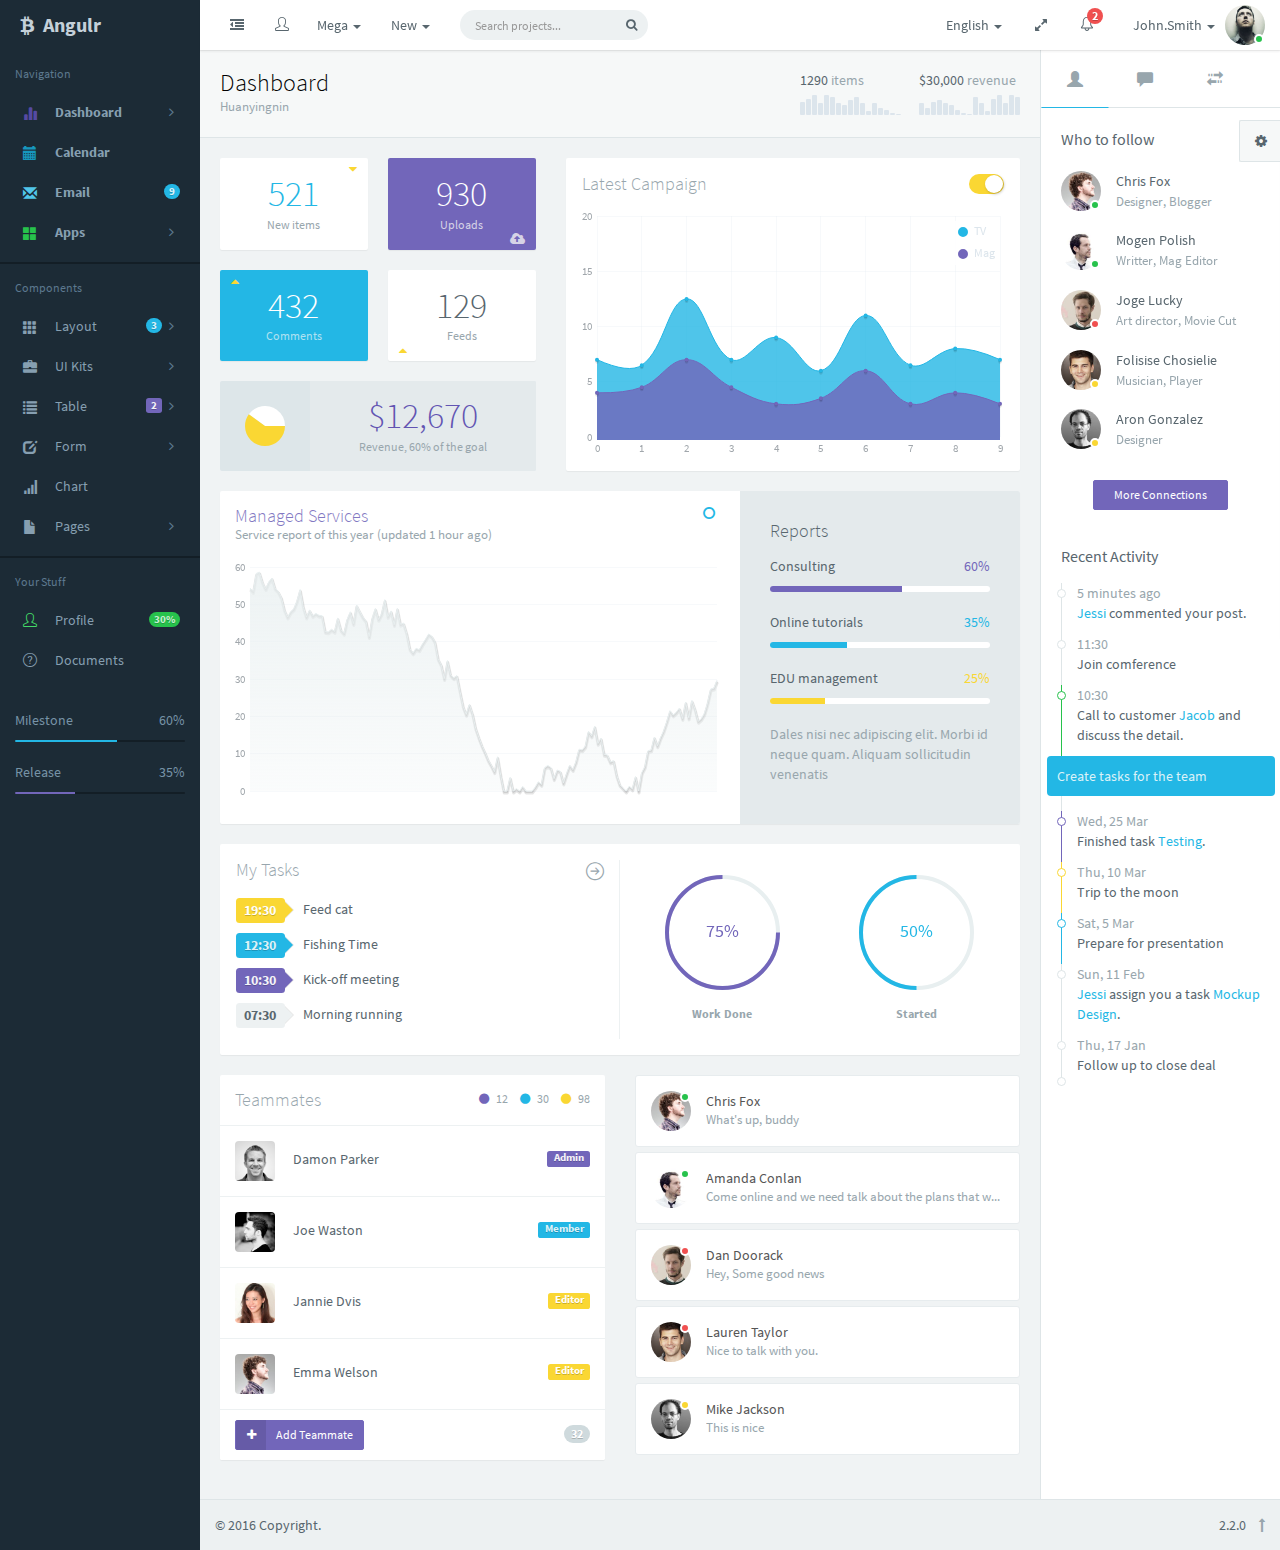
==== src/index.html @ 1028b56a "project init" ====
<!DOCTYPE html>
<html lang="en" data-ng-app="app">
<head>
  <meta charset="utf-8" />
  <title>Angular version | Angulr</title>
  <meta name="description" content="Angularjs, Html5, Music, Landing, 4 in 1 ui kits package" />
  <meta name="keywords" content="AngularJS, angular, bootstrap, admin, dashboard, panel, app, charts, components,flat, responsive, layout, kit, ui, route, web, app, widgets" />
  <meta name="viewport" content="width=device-width, initial-scale=1, maximum-scale=1" />
  <link rel="stylesheet" href="../libs/assets/animate.css/animate.css" type="text/css" />
  <link rel="stylesheet" href="../libs/assets/font-awesome/css/font-awesome.min.css" type="text/css" />
  <link rel="stylesheet" href="../libs/assets/simple-line-icons/css/simple-line-icons.css" type="text/css" />
  <link rel="stylesheet" href="../libs/jquery/bootstrap/dist/css/bootstrap.css" type="text/css" />

  <!-- build:css css/app.min.css -->
  <link rel="stylesheet" href="css/font.css" type="text/css" />
  <link rel="stylesheet" href="css/app.css" type="text/css" />
  <!-- endbuild -->
</head>
<body ng-controller="AppCtrl">
  <div class="app" id="app" ng-class="{'app-header-fixed':app.settings.headerFixed, 'app-aside-fixed':app.settings.asideFixed, 'app-aside-folded':app.settings.asideFolded, 'app-aside-dock':app.settings.asideDock, 'container':app.settings.container}" ui-view>
  </div>

<!-- build:js js/app.angular.js -->
  <!-- jQuery -->
  <script src="../libs/jquery/jquery/dist/jquery.js"></script>
  <!-- Bootstrap -->
  <script src="../libs/jquery/bootstrap/dist/js/bootstrap.js"></script>

  <!-- Angular -->
  <script src="../libs/angular/angular/angular.js"></script>

  <script src="../libs/angular/angular-animate/angular-animate.js"></script>
  <script src="../libs/angular/angular-aria/angular-aria.js"></script>
  <script src="../libs/angular/angular-cookies/angular-cookies.js"></script>
  <script src="../libs/angular/angular-messages/angular-messages.js"></script>
  <script src="../libs/angular/angular-resource/angular-resource.js"></script>
  <script src="../libs/angular/angular-sanitize/angular-sanitize.js"></script>
  <script src="../libs/angular/angular-touch/angular-touch.js"></script>

  <script src="../libs/angular/angular-ui-router/release/angular-ui-router.js"></script>
  <script src="../libs/angular/ngstorage/ngStorage.js"></script>
  <script src="../libs/angular/angular-ui-utils/ui-utils.js"></script>

  <!-- bootstrap -->
  <script src="../libs/angular/angular-bootstrap/ui-bootstrap-tpls.js"></script>
  <!-- lazyload -->
  <script src="../libs/angular/oclazyload/dist/ocLazyLoad.js"></script>
  <!-- translate -->
  <script src="../libs/angular/angular-translate/angular-translate.js"></script>
  <script src="../libs/angular/angular-translate-loader-static-files/angular-translate-loader-static-files.js"></script>
  <script src="../libs/angular/angular-translate-storage-cookie/angular-translate-storage-cookie.js"></script>
  <script src="../libs/angular/angular-translate-storage-local/angular-translate-storage-local.js"></script>

  <!-- App -->
  <script src="js/app.js"></script>
  <script src="js/config.js"></script>
  <script src="js/config.lazyload.js"></script>
  <script src="js/config.router.js"></script>
  <script src="js/main.js"></script>
  <script src="js/services/ui-load.js"></script>
  <script src="js/filters/fromNow.js"></script>
  <script src="js/directives/setnganimate.js"></script>
  <script src="js/directives/ui-butterbar.js"></script>
  <script src="js/directives/ui-focus.js"></script>
  <script src="js/directives/ui-fullscreen.js"></script>
  <script src="js/directives/ui-jq.js"></script>
  <script src="js/directives/ui-module.js"></script>
  <script src="js/directives/ui-nav.js"></script>
  <script src="js/directives/ui-scroll.js"></script>
  <script src="js/directives/ui-shift.js"></script>
  <script src="js/directives/ui-toggleclass.js"></script>
  <script src="js/controllers/bootstrap.js"></script>
<!-- endbuild -->
  <!-- Lazy loading -->
</body>
</html>
---- libs/assets/simple-line-icons/css/simple-line-icons.css ----
@font-face {
	font-family: 'Simple-Line-Icons';
	src:url('../fonts/Simple-Line-Icons.eot');
	src:url('../fonts/Simple-Line-Icons.eot?#iefix') format('embedded-opentype'),
		url('../fonts/Simple-Line-Icons.woff') format('woff'),
		url('../fonts/Simple-Line-Icons.ttf') format('truetype'),
		url('../fonts/Simple-Line-Icons.svg#Simple-Line-Icons') format('svg');
	font-weight: normal;
	font-style: normal;
}

/* Use the following CSS code if you want to use data attributes for inserting your icons */
[data-icon]:before {
	font-family: 'Simple-Line-Icons';
	content: attr(data-icon);
	speak: none;
	font-weight: normal;
	font-variant: normal;
	text-transform: none;
	line-height: 1;
	-webkit-font-smoothing: antialiased;
	-moz-osx-font-smoothing: grayscale;
}

/* Use the following CSS code if you want to have a class per icon */
/*
Instead of a list of all class selectors,
you can use the generic selector below, but it's slower:
[class*="icon-"] {
*/
.icon-user-female, .icon-user-follow, .icon-user-following, .icon-user-unfollow, .icon-trophy, .icon-screen-smartphone, .icon-screen-desktop, .icon-plane, .icon-notebook, .icon-moustache, .icon-mouse, .icon-magnet, .icon-energy, .icon-emoticon-smile, .icon-disc, .icon-cursor-move, .icon-crop, .icon-credit-card, .icon-chemistry, .icon-user, .icon-speedometer, .icon-social-youtube, .icon-social-twitter, .icon-social-tumblr, .icon-social-facebook, .icon-social-dropbox, .icon-social-dribbble, .icon-shield, .icon-screen-tablet, .icon-magic-wand, .icon-hourglass, .icon-graduation, .icon-ghost, .icon-game-controller, .icon-fire, .icon-eyeglasses, .icon-envelope-open, .icon-envelope-letter, .icon-bell, .icon-badge, .icon-anchor, .icon-wallet, .icon-vector, .icon-speech, .icon-puzzle, .icon-printer, .icon-present, .icon-playlist, .icon-pin, .icon-picture, .icon-map, .icon-layers, .icon-handbag, .icon-globe-alt, .icon-globe, .icon-frame, .icon-folder-alt, .icon-film, .icon-feed, .icon-earphones-alt, .icon-earphones, .icon-drop, .icon-drawer, .icon-docs, .icon-directions, .icon-direction, .icon-diamond, .icon-cup, .icon-compass, .icon-call-out, .icon-call-in, .icon-call-end, .icon-calculator, .icon-bubbles, .icon-briefcase, .icon-book-open, .icon-basket-loaded, .icon-basket, .icon-bag, .icon-action-undo, .icon-action-redo, .icon-wrench, .icon-umbrella, .icon-trash, .icon-tag, .icon-support, .icon-size-fullscreen, .icon-size-actual, .icon-shuffle, .icon-share-alt, .icon-share, .icon-rocket, .icon-question, .icon-pie-chart, .icon-pencil, .icon-note, .icon-music-tone-alt, .icon-music-tone, .icon-microphone, .icon-loop, .icon-logout, .icon-login, .icon-list, .icon-like, .icon-home, .icon-grid, .icon-graph, .icon-equalizer, .icon-dislike, .icon-cursor, .icon-control-start, .icon-control-rewind, .icon-control-play, .icon-control-pause, .icon-control-forward, .icon-control-end, .icon-calendar, .icon-bulb, .icon-bar-chart, .icon-arrow-up, .icon-arrow-right, .icon-arrow-left, .icon-arrow-down, .icon-ban, .icon-bubble, .icon-camcorder, .icon-camera, .icon-check, .icon-clock, .icon-close, .icon-cloud-download, .icon-cloud-upload, .icon-doc, .icon-envelope, .icon-eye, .icon-flag, .icon-folder, .icon-heart, .icon-info, .icon-key, .icon-link, .icon-lock, .icon-lock-open, .icon-magnifier, .icon-magnifier-add, .icon-magnifier-remove, .icon-paper-clip, .icon-paper-plane, .icon-plus, .icon-pointer, .icon-power, .icon-refresh, .icon-reload, .icon-settings, .icon-star, .icon-symbol-female, .icon-symbol-male, .icon-target, .icon-volume-1, .icon-volume-2, .icon-volume-off, .icon-users {
	font-family: 'Simple-Line-Icons';
	speak: none;
	font-style: normal;
	font-weight: normal;
	font-variant: normal;
	text-transform: none;
	line-height: 1;
	-webkit-font-smoothing: antialiased;
}
.icon-user-female:before {
	content: "\e000";
}
.icon-user-follow:before {
	content: "\e002";
}
.icon-user-following:before {
	content: "\e003";
}
.icon-user-unfollow:before {
	content: "\e004";
}
.icon-trophy:before {
	content: "\e006";
}
.icon-screen-smartphone:before {
	content: "\e010";
}
.icon-screen-desktop:before {
	content: "\e011";
}
.icon-plane:before {
	content: "\e012";
}
.icon-notebook:before {
	content: "\e013";
}
.icon-moustache:before {
	content: "\e014";
}
.icon-mouse:before {
	content: "\e015";
}
.icon-magnet:before {
	content: "\e016";
}
.icon-energy:before {
	content: "\e020";
}
.icon-emoticon-smile:before {
	content: "\e021";
}
.icon-disc:before {
	content: "\e022";
}
.icon-cursor-move:before {
	content: "\e023";
}
.icon-crop:before {
	content: "\e024";
}
.icon-credit-card:before {
	content: "\e025";
}
.icon-chemistry:before {
	content: "\e026";
}
.icon-user:before {
	content: "\e005";
}
.icon-speedometer:before {
	content: "\e007";
}
.icon-social-youtube:before {
	content: "\e008";
}
.icon-social-twitter:before {
	content: "\e009";
}
.icon-social-tumblr:before {
	content: "\e00a";
}
.icon-social-facebook:before {
	content: "\e00b";
}
.icon-social-dropbox:before {
	content: "\e00c";
}
.icon-social-dribbble:before {
	content: "\e00d";
}
.icon-shield:before {
	content: "\e00e";
}
.icon-screen-tablet:before {
	content: "\e00f";
}
.icon-magic-wand:before {
	content: "\e017";
}
.icon-hourglass:before {
	content: "\e018";
}
.icon-graduation:before {
	content: "\e019";
}
.icon-ghost:before {
	content: "\e01a";
}
.icon-game-controller:before {
	content: "\e01b";
}
.icon-fire:before {
	content: "\e01c";
}
.icon-eyeglasses:before {
	content: "\e01d";
}
.icon-envelope-open:before {
	content: "\e01e";
}
.icon-envelope-letter:before {
	content: "\e01f";
}
.icon-bell:before {
	content: "\e027";
}
.icon-badge:before {
	content: "\e028";
}
.icon-anchor:before {
	content: "\e029";
}
.icon-wallet:before {
	content: "\e02a";
}
.icon-vector:before {
	content: "\e02b";
}
.icon-speech:before {
	content: "\e02c";
}
.icon-puzzle:before {
	content: "\e02d";
}
.icon-printer:before {
	content: "\e02e";
}
.icon-present:before {
	content: "\e02f";
}
.icon-playlist:before {
	content: "\e030";
}
.icon-pin:before {
	content: "\e031";
}
.icon-picture:before {
	content: "\e032";
}
.icon-map:before {
	content: "\e033";
}
.icon-layers:before {
	content: "\e034";
}
.icon-handbag:before {
	content: "\e035";
}
.icon-globe-alt:before {
	content: "\e036";
}
.icon-globe:before {
	content: "\e037";
}
.icon-frame:before {
	content: "\e038";
}
.icon-folder-alt:before {
	content: "\e039";
}
.icon-film:before {
	content: "\e03a";
}
.icon-feed:before {
	content: "\e03b";
}
.icon-earphones-alt:before {
	content: "\e03c";
}
.icon-earphones:before {
	content: "\e03d";
}
.icon-drop:before {
	content: "\e03e";
}
.icon-drawer:before {
	content: "\e03f";
}
.icon-docs:before {
	content: "\e040";
}
.icon-directions:before {
	content: "\e041";
}
.icon-direction:before {
	content: "\e042";
}
.icon-diamond:before {
	content: "\e043";
}
.icon-cup:before {
	content: "\e044";
}
.icon-compass:before {
	content: "\e045";
}
.icon-call-out:before {
	content: "\e046";
}
.icon-call-in:before {
	content: "\e047";
}
.icon-call-end:before {
	content: "\e048";
}
.icon-calculator:before {
	content: "\e049";
}
.icon-bubbles:before {
	content: "\e04a";
}
.icon-briefcase:before {
	content: "\e04b";
}
.icon-book-open:before {
	content: "\e04c";
}
.icon-basket-loaded:before {
	content: "\e04d";
}
.icon-basket:before {
	content: "\e04e";
}
.icon-bag:before {
	content: "\e04f";
}
.icon-action-undo:before {
	content: "\e050";
}
.icon-action-redo:before {
	content: "\e051";
}
.icon-wrench:before {
	content: "\e052";
}
.icon-umbrella:before {
	content: "\e053";
}
.icon-trash:before {
	content: "\e054";
}
.icon-tag:before {
	content: "\e055";
}
.icon-support:before {
	content: "\e056";
}
.icon-size-fullscreen:before {
	content: "\e057";
}
.icon-size-actual:before {
	content: "\e058";
}
.icon-shuffle:before {
	content: "\e059";
}
.icon-share-alt:before {
	content: "\e05a";
}
.icon-share:before {
	content: "\e05b";
}
.icon-rocket:before {
	content: "\e05c";
}
.icon-question:before {
	content: "\e05d";
}
.icon-pie-chart:before {
	content: "\e05e";
}
.icon-pencil:before {
	content: "\e05f";
}
.icon-note:before {
	content: "\e060";
}
.icon-music-tone-alt:before {
	content: "\e061";
}
.icon-music-tone:before {
	content: "\e062";
}
.icon-microphone:before {
	content: "\e063";
}
.icon-loop:before {
	content: "\e064";
}
.icon-logout:before {
	content: "\e065";
}
.icon-login:before {
	content: "\e066";
}
.icon-list:before {
	content: "\e067";
}
.icon-like:before {
	content: "\e068";
}
.icon-home:before {
	content: "\e069";
}
.icon-grid:before {
	content: "\e06a";
}
.icon-graph:before {
	content: "\e06b";
}
.icon-equalizer:before {
	content: "\e06c";
}
.icon-dislike:before {
	content: "\e06d";
}
.icon-cursor:before {
	content: "\e06e";
}
.icon-control-start:before {
	content: "\e06f";
}
.icon-control-rewind:before {
	content: "\e070";
}
.icon-control-play:before {
	content: "\e071";
}
.icon-control-pause:before {
	content: "\e072";
}
.icon-control-forward:before {
	content: "\e073";
}
.icon-control-end:before {
	content: "\e074";
}
.icon-calendar:before {
	content: "\e075";
}
.icon-bulb:before {
	content: "\e076";
}
.icon-bar-chart:before {
	content: "\e077";
}
.icon-arrow-up:before {
	content: "\e078";
}
.icon-arrow-right:before {
	content: "\e079";
}
.icon-arrow-left:before {
	content: "\e07a";
}
.icon-arrow-down:before {
	content: "\e07b";
}
.icon-ban:before {
	content: "\e07c";
}
.icon-bubble:before {
	content: "\e07d";
}
.icon-camcorder:before {
	content: "\e07e";
}
.icon-camera:before {
	content: "\e07f";
}
.icon-check:before {
	content: "\e080";
}
.icon-clock:before {
	content: "\e081";
}
.icon-close:before {
	content: "\e082";
}
.icon-cloud-download:before {
	content: "\e083";
}
.icon-cloud-upload:before {
	content: "\e084";
}
.icon-doc:before {
	content: "\e085";
}
.icon-envelope:before {
	content: "\e086";
}
.icon-eye:before {
	content: "\e087";
}
.icon-flag:before {
	content: "\e088";
}
.icon-folder:before {
	content: "\e089";
}
.icon-heart:before {
	content: "\e08a";
}
.icon-info:before {
	content: "\e08b";
}
.icon-key:before {
	content: "\e08c";
}
.icon-link:before {
	content: "\e08d";
}
.icon-lock:before {
	content: "\e08e";
}
.icon-lock-open:before {
	content: "\e08f";
}
.icon-magnifier:before {
	content: "\e090";
}
.icon-magnifier-add:before {
	content: "\e091";
}
.icon-magnifier-remove:before {
	content: "\e092";
}
.icon-paper-clip:before {
	content: "\e093";
}
.icon-paper-plane:before {
	content: "\e094";
}
.icon-plus:before {
	content: "\e095";
}
.icon-pointer:before {
	content: "\e096";
}
.icon-power:before {
	content: "\e097";
}
.icon-refresh:before {
	content: "\e098";
}
.icon-reload:before {
	content: "\e099";
}
.icon-settings:before {
	content: "\e09a";
}
.icon-star:before {
	content: "\e09b";
}
.icon-symbol-female:before {
	content: "\e09c";
}
.icon-symbol-male:before {
	content: "\e09d";
}
.icon-target:before {
	content: "\e09e";
}
.icon-volume-1:before {
	content: "\e09f";
}
.icon-volume-2:before {
	content: "\e0a0";
}
.icon-volume-off:before {
	content: "\e0a1";
}
.icon-users:before {
	content: "\e001";
}
---- src/css/font.css ----
@font-face {
  font-family: 'Source Sans Pro';
  font-style: normal;
  font-weight: 300;
  src: local('Source Sans Pro Light'), local('SourceSansPro-Light'), url('../fonts/sourcesanspro/sourcesanspro-light.woff') format('woff');
}
@font-face {
  font-family: 'Source Sans Pro';
  font-style: normal;
  font-weight: 400;
  src: local('Source Sans Pro'), local('SourceSansPro-Regular'), url('../fonts/sourcesanspro/sourcesanspro.woff') format('woff');
}
@font-face {
  font-family: 'Source Sans Pro';
  font-style: normal;
  font-weight: 700;
  src: local('Source Sans Pro Bold'), local('SourceSansPro-Bold'), url('../fonts/sourcesanspro/sourcesanspro-bold.woff') format('woff');
}
---- src/css/app.css ----
/* 

*/

html {
  background-color: #f0f3f4;
}

body {
  font-family: "Source Sans Pro", "Helvetica Neue", Helvetica, Arial, sans-serif;
  font-size: 14px;
  -webkit-font-smoothing: antialiased;
  line-height: 1.42857143;
  color: #58666e;
  background-color: transparent;
}

*:focus {
  outline: 0 !important;
}

.h1,
.h2,
.h3,
.h4,
.h5,
.h6 {
  margin: 0;
}

a {
  color: inherit;
  text-decoration: none;
  cursor: pointer;
}

a:hover,
a:focus {
  color: inherit;
  text-decoration: none;
}

label {
  font-weight: normal;
}

small,
.small {
  font-size: 13px;
}

.badge,
.label {
  font-weight: bold;
  text-shadow: 0 1px 0 rgba(0, 0, 0, 0.2);
}

.badge.bg-light,
.label.bg-light {
  text-shadow: none;
}

.badge {
  background-color: #cfdadd;
}

.badge.up {
  position: relative;
  top: -10px;
  padding: 3px 6px;
  margin-left: -10px;
}

.badge-sm {
  padding: 2px 5px !important;
  font-size: 85%;
}

.label-sm {
  padding-top: 0;
  padding-bottom: 1px;
}

.badge-white {
  padding: 2px 6px;
  background-color: transparent;
  border: 1px solid rgba(255, 255, 255, 0.35);
}

.badge-empty {
  color: inherit;
  background-color: transparent;
  border: 1px solid rgba(0, 0, 0, 0.15);
}

blockquote {
  border-color: #dee5e7;
}

.caret-white {
  border-top-color: #fff;
  border-top-color: rgba(255, 255, 255, 0.65);
}

a:hover .caret-white {
  border-top-color: #fff;
}

.thumbnail {
  border-color: #dee5e7;
}

.progress {
  background-color: #edf1f2;
}

.progress-xxs {
  height: 2px;
}

.progress-xs {
  height: 6px;
}

.progress-sm {
  height: 12px;
}

.progress-sm .progress-bar {
  font-size: 10px;
  line-height: 1em;
}

.progress,
.progress-bar {
  -webkit-box-shadow: none;
          box-shadow: none;
}

.progress-bar-primary {
  background-color: #7266ba;
}

.progress-bar-info {
  background-color: #23b7e5;
}

.progress-bar-success {
  background-color: #27c24c;
}

.progress-bar-warning {
  background-color: #fad733;
}

.progress-bar-danger {
  background-color: #f05050;
}

.progress-bar-black {
  background-color: #1c2b36;
}

.progress-bar-white {
  background-color: #fff;
}

.accordion-group,
.accordion-inner {
  border-color: #dee5e7;
  border-radius: 2px;
}

.alert {
  font-size: 13px;
  box-shadow: inset 0 1px 0 rgba(255, 255, 255, 0.2);
}

.alert .close i {
  display: block;
  font-size: 12px;
  font-weight: normal;
}

.form-control {
  border-color: #cfdadd;
  border-radius: 2px;
}

.form-control,
.form-control:focus {
  -webkit-box-shadow: none;
          box-shadow: none;
}

.form-control:focus {
  border-color: #23b7e5;
}

.form-horizontal .control-label.text-left {
  text-align: left;
}

.form-control-spin {
  position: absolute;
  top: 50%;
  right: 10px;
  z-index: 2;
  margin-top: -7px;
}

.input-group-addon {
  background-color: #edf1f2;
  border-color: #cfdadd;
}

.list-group {
  border-radius: 2px;
}

.list-group.no-radius .list-group-item {
  border-radius: 0 !important;
}

.list-group.no-borders .list-group-item {
  border: none;
}

.list-group.no-border .list-group-item {
  border-width: 1px 0;
}

.list-group.no-bg .list-group-item {
  background-color: transparent;
}

.list-group-item {
  padding-right: 15px;
  border-color: #e7ecee;
}

a.list-group-item:hover,
a.list-group-item:focus,
a.list-group-item.hover {
  background-color: #f6f8f8;
}

.list-group-item.media {
  margin-top: 0;
}

.list-group-item.active {
  color: #fff;
  background-color: #23b7e5 !important;
  border-color: #23b7e5 !important;
}

.list-group-item.active .text-muted {
  color: #ace4f5 !important;
}

.list-group-item.active a {
  color: #fff;
}

.list-group-item.focus {
  background-color: #e4eaec !important;
}

.list-group-item.select {
  position: relative;
  z-index: 1;
  background-color: #dbeef9 !important;
  border-color: #c5e4f5;
}

.list-group-alt .list-group-item:nth-child(2n+2) {
  background-color: rgba(0, 0, 0, 0.02) !important;
}

.list-group-lg .list-group-item {
  padding-top: 15px;
  padding-bottom: 15px;
}

.list-group-sm .list-group-item {
  padding: 6px 10px;
}

.list-group-sp .list-group-item {
  margin-bottom: 5px;
  border-radius: 3px;
}

.list-group-item > .badge {
  margin-right: 0;
}

.list-group-item > .fa-chevron-right {
  float: right;
  margin-top: 4px;
  margin-right: -5px;
}

.list-group-item > .fa-chevron-right + .badge {
  margin-right: 5px;
}

.nav-pills.no-radius > li > a {
  border-radius: 0;
}

.nav-pills > li.active > a {
  color: #fff !important;
  background-color: #23b7e5;
}

.nav-pills > li.active > a:hover,
.nav-pills > li.active > a:active {
  background-color: #19a9d5;
}

.nav > li > a:hover,
.nav > li > a:focus {
  background-color: rgba(0, 0, 0, 0.05);
}

.nav.nav-lg > li > a {
  padding: 20px 20px;
}

.nav.nav-md > li > a {
  padding: 15px 15px;
}

.nav.nav-sm > li > a {
  padding: 6px 12px;
}

.nav.nav-xs > li > a {
  padding: 4px 10px;
}

.nav.nav-xxs > li > a {
  padding: 1px 10px;
}

.nav.nav-rounded > li > a {
  border-radius: 20px;
}

.nav .open > a,
.nav .open > a:hover,
.nav .open > a:focus {
  background-color: rgba(0, 0, 0, 0.05);
}

.nav-tabs {
  border-color: #dee5e7;
}

.nav-tabs > li > a {
  border-bottom-color: #dee5e7;
  border-radius: 2px 2px 0 0;
}

.nav-tabs > li:hover > a,
.nav-tabs > li.active > a,
.nav-tabs > li.active > a:hover {
  border-color: #dee5e7;
}

.nav-tabs > li.active > a {
  border-bottom-color: #fff !important;
}

.nav-tabs-alt .nav-tabs.nav-justified > li {
  display: table-cell;
  width: 1%;
}

.nav-tabs-alt .nav-tabs > li > a {
  background: transparent !important;
  border-color: transparent !important;
  border-bottom-color: #dee5e7 !important;
  border-radius: 0;
}

.nav-tabs-alt .nav-tabs > li.active > a {
  border-bottom-color: #23b7e5 !important;
}

.tab-container {
  margin-bottom: 15px;
}

.tab-container .tab-content {
  padding: 15px;
  background-color: #fff;
  border: 1px solid #dee5e7;
  border-top-width: 0;
  border-radius: 0 0 2px 2px;
}

.pagination > li > a {
  border-color: #dee5e7;
}

.pagination > li > a:hover,
.pagination > li > a:focus {
  background-color: #edf1f2;
  border-color: #dee5e7;
}

.panel {
  border-radius: 2px;
}

.panel .accordion-toggle {
  display: block;
  font-size: 14px;
  cursor: pointer;
}

.panel .list-group-item {
  border-color: #edf1f2;
}

.panel.no-borders {
  border-width: 0;
}

.panel.no-borders .panel-heading,
.panel.no-borders .panel-footer {
  border-width: 0;
}

.panel-heading {
  border-radius: 2px 2px 0 0;
}

.panel-default .panel-heading {
  background-color: #f6f8f8;
}

.panel-heading.no-border {
  margin: -1px -1px 0 -1px;
  border: none;
}

.panel-heading .nav {
  margin: -10px -15px;
}

.panel-heading .list-group {
  background: transparent;
}

.panel-footer {
  background-color: #ffffff;
  border-color: #edf1f2;
  border-radius: 0 0 2px 2px;
}

.panel-default {
  border-color: #dee5e7;
}

.panel-default > .panel-heading,
.panel-default > .panel-footer {
  border-color: #edf1f2;
}

.panel-group .panel-heading + .panel-collapse .panel-body {
  border-top: 1px solid #eaedef;
}

.table > tbody > tr > th,
.table > tfoot > tr > th,
.table > tbody > tr > td,
.table > tfoot > tr > td {
  padding: 8px 15px;
  border-top: 1px solid #eaeff0;
}

.table > thead > tr > th {
  padding: 8px 15px;
  border-bottom: 1px solid #eaeff0;
}

.table-bordered {
  border-color: #eaeff0;
}

.table-bordered > tbody > tr > td {
  border-color: #eaeff0;
}

.table-bordered > thead > tr > th {
  border-color: #eaeff0;
}

.table-striped > tbody > tr:nth-child(odd) > td,
.table-striped > tbody > tr:nth-child(odd) > th {
  background-color: #fafbfc;
}

.table-striped > thead > th {
  background-color: #fafbfc;
  border-right: 1px solid #eaeff0;
}

.table-striped > thead > th:last-child {
  border-right: none;
}

.well,
pre {
  background-color: #edf1f2;
  border-color: #dee5e7;
}

.dropdown-menu {
  border: 1px solid #dee5e7;
  border: 1px solid rgba(0, 0, 0, 0.1);
  border-radius: 2px;
  -webkit-box-shadow: 0 2px 6px rgba(0, 0, 0, 0.1);
          box-shadow: 0 2px 6px rgba(0, 0, 0, 0.1);
}

.dropdown-menu.pull-left {
  left: 100%;
}

.dropdown-menu > .panel {
  margin: -5px 0;
  border: none;
}

.dropdown-menu > li > a {
  padding: 5px 15px;
}

.dropdown-menu > li > a:hover,
.dropdown-menu > li > a:focus,
.dropdown-menu > .active > a,
.dropdown-menu > .active > a:hover,
.dropdown-menu > .active > a:focus {
  color: #58666e;
  background-color: #edf1f2 !important;
  background-image: none;
  filter: none;
}

.dropdown-header {
  padding: 5px 15px;
}

.dropdown-submenu {
  position: relative;
}

.dropdown-submenu:hover > a,
.dropdown-submenu:focus > a {
  color: #58666e;
  background-color: #edf1f2 !important;
}

.dropdown-submenu:hover > .dropdown-menu,
.dropdown-submenu:focus > .dropdown-menu {
  display: block;
}

.dropdown-submenu.pull-left {
  float: none !important;
}

.dropdown-submenu.pull-left > .dropdown-menu {
  left: -100%;
  margin-left: 10px;
}

.dropdown-submenu .dropdown-menu {
  top: 0;
  left: 100%;
  margin-top: -6px;
  margin-left: -1px;
}

.dropup .dropdown-submenu > .dropdown-menu {
  top: auto;
  bottom: 0;
}

.btn-group > .btn {
  margin-left: -1px;
}

/*cols*/

.col-lg-2-4 {
  position: relative;
  min-height: 1px;
  padding-right: 15px;
  padding-left: 15px;
}

.col-0 {
  clear: left;
}

.row.no-gutter {
  margin-right: 0;
  margin-left: 0;
}

.no-gutter [class*="col"] {
  padding: 0;
}

.row-sm {
  margin-right: -10px;
  margin-left: -10px;
}

.row-sm > div {
  padding-right: 10px;
  padding-left: 10px;
}

.modal-backdrop {
  background-color: #3a3f51;
}

.modal-backdrop.in {
  opacity: 0.8;
  filter: alpha(opacity=80);
}

.modal-over {
  position: fixed;
  top: 0;
  right: 0;
  bottom: 0;
  left: 0;
}

.modal-center {
  position: absolute;
  top: 50%;
  left: 50%;
}

/*layout*/

html,
body {
  width: 100%;
  height: 100%;
}

body {
  overflow-x: hidden;
}

.app {
  position: relative;
  width: 100%;
  height: auto;
  min-height: 100%;
}

.app:before {
  position: absolute;
  top: 0;
  bottom: 0;
  z-index: -1;
  display: block;
  width: inherit;
  background-color: #f0f3f4;
  border: inherit;
  content: "";
}

.app-header-fixed {
  padding-top: 50px;
}

.app-header-fixed .app-header {
  position: fixed;
  top: 0;
  width: 100%;
}

.app-header {
  z-index: 1025;
  border-radius: 0;
}

.app-aside {
  float: left;
}

.app-aside:before {
  position: absolute;
  top: 0;
  bottom: 0;
  z-index: -1;
  width: inherit;
  background-color: inherit;
  border: inherit;
  content: "";
}

.app-aside-footer {
  position: absolute;
  bottom: 0;
  z-index: 1000;
  width: 100%;
  max-width: 200px;
}

.app-aside-folded .app-aside-footer {
  max-width: 60px;
}

.app-aside-footer ~ div {
  padding-bottom: 50px;
}

.app-aside-right {
  padding-bottom: 50px;
}

.app-content {
  height: 100%;
}

.app-content:before,
.app-content:after {
  display: table;
  content: " ";
}

.app-content:after {
  clear: both;
}

.app-content-full {
  position: absolute;
  top: 50px;
  bottom: 50px;
  width: auto !important;
  height: auto;
  padding: 0 !important;
  overflow-y: auto;
  -webkit-overflow-scrolling: touch;
}

.app-content-full.h-full {
  bottom: 0;
  height: auto;
}

.app-content-body {
  float: left;
  width: 100%;
  padding-bottom: 50px;
}

.app-footer {
  position: absolute;
  right: 0;
  bottom: 0;
  left: 0;
  z-index: 1005;
}

.app-footer.app-footer-fixed {
  position: fixed;
}

.hbox {
  display: table;
  width: 100%;
  height: 100%;
  border-spacing: 0;
  table-layout: fixed;
}

.hbox .col {
  display: table-cell;
  float: none;
  height: 100%;
  vertical-align: top;
}

.v-middle {
  vertical-align: middle !important;
}

.v-top {
  vertical-align: top !important;
}

.v-bottom {
  vertical-align: bottom !important;
}

.vbox {
  position: relative;
  display: table;
  width: 100%;
  height: 100%;
  min-height: 240px;
  border-spacing: 0;
}

.vbox .row-row {
  display: table-row;
  height: 100%;
}

.vbox .row-row .cell {
  position: relative;
  width: 100%;
  height: 100%;
  overflow: auto;
  -webkit-overflow-scrolling: touch;
}

.ie .vbox .row-row .cell {
  display: table-cell;
}

.vbox .row-row .cell .cell-inner {
  position: absolute;
  top: 0;
  right: 0;
  bottom: 0;
  left: 0;
}

.navbar {
  margin: 0;
  border-width: 0;
  border-radius: 0;
}

.navbar .navbar-form-sm {
  margin-top: 10px;
  margin-bottom: 10px;
}

.navbar-md {
  min-height: 60px;
}

.navbar-md .navbar-btn {
  margin-top: 13px;
}

.navbar-md .navbar-form {
  margin-top: 15px;
}

.navbar-md .navbar-nav > li > a {
  padding-top: 20px;
  padding-bottom: 20px;
}

.navbar-md .navbar-brand {
  line-height: 60px;
}

.navbar-header > button {
  padding: 10px 17px;
  font-size: 16px;
  line-height: 30px;
  text-decoration: none;
  background-color: transparent;
  border: none;
}

.navbar-brand {
  display: inline-block;
  float: none !important;
  height: auto;
  padding: 0 20px;
  font-size: 20px;
  font-weight: 700;
  line-height: 50px;
  text-align: center;
}

.navbar-brand:hover {
  text-decoration: none;
}

.navbar-brand img {
  display: inline;
  max-height: 20px;
  margin-top: -4px;
  vertical-align: middle;
}

@media (min-width: 768px) {
  .app-aside,
  .navbar-header {
    width: 200px;
  }
  .navbar-collapse,
  .app-content,
  .app-footer {
    margin-left: 200px;
  }
  .app-aside-right {
    position: absolute;
    top: 50px;
    right: 0;
    bottom: 0;
    z-index: 1000;
  }
  .app-aside-right.pos-fix {
    z-index: 1010;
  }
  .visible-folded {
    display: none;
  }
  .app-aside-folded .hidden-folded {
    display: none !important;
  }
  .app-aside-folded .visible-folded {
    display: inherit;
  }
  .app-aside-folded .text-center-folded {
    text-align: center;
  }
  .app-aside-folded .pull-none-folded {
    float: none !important;
  }
  .app-aside-folded .w-auto-folded {
    width: auto;
  }
  .app-aside-folded .app-aside,
  .app-aside-folded .navbar-header {
    width: 60px;
  }
  .app-aside-folded .navbar-collapse,
  .app-aside-folded .app-content,
  .app-aside-folded .app-footer {
    margin-left: 60px;
  }
  .app-aside-folded .app-header .navbar-brand {
    display: block;
    padding: 0;
  }
  .app-aside-fixed .app-aside:before {
    position: fixed;
  }
  .app-aside-fixed .app-header .navbar-header {
    position: fixed;
  }
  .app-aside-fixed .aside-wrap {
    position: fixed;
    top: 50px;
    bottom: 0;
    left: 0;
    z-index: 1000;
    width: 199px;
    overflow: hidden;
  }
  .app-aside-fixed .aside-wrap .navi-wrap {
    position: relative;
    width: 217px;
    height: 100%;
    overflow-x: hidden;
    overflow-y: scroll;
    -webkit-overflow-scrolling: touch;
  }
  .app-aside-fixed .aside-wrap .navi-wrap::-webkit-scrollbar {
    -webkit-appearance: none;
  }
  .app-aside-fixed .aside-wrap .navi-wrap::-webkit-scrollbar:vertical {
    width: 17px;
  }
  .app-aside-fixed .aside-wrap .navi-wrap > * {
    width: 200px;
  }
  .smart .app-aside-fixed .aside-wrap .navi-wrap {
    width: 200px;
  }
  .app-aside-fixed.app-aside-folded .app-aside {
    position: fixed;
    top: 0;
    bottom: 0;
    z-index: 1010;
  }
  .app-aside-fixed.app-aside-folded .aside-wrap {
    width: 59px;
  }
  .app-aside-fixed.app-aside-folded .aside-wrap .navi-wrap {
    width: 77px;
  }
  .app-aside-fixed.app-aside-folded .aside-wrap .navi-wrap > * {
    width: 60px;
  }
  .smart .app-aside-fixed.app-aside-folded .aside-wrap .navi-wrap {
    width: 60px;
  }
  .bg-auto:before {
    position: absolute;
    top: 0;
    bottom: 0;
    z-index: -1;
    width: inherit;
    background-color: inherit;
    border: inherit;
    content: "";
  }
  .bg-auto.b-l:before {
    margin-left: -1px;
  }
  .bg-auto.b-r:before {
    margin-right: -1px;
  }
  .col.show {
    display: table-cell !important;
  }
}

@media (min-width: 768px) and (max-width: 991px) {
  .hbox-auto-sm {
    display: block;
  }
  .hbox-auto-sm > .col {
    display: block;
    width: auto;
    height: auto;
  }
  .hbox-auto-sm > .col.show {
    display: block !important;
  }
}

@media (max-width: 767px) {
  body {
    height: auto;
    min-height: 100%;
  }
  .navbar-fixed-bottom {
    position: fixed;
  }
  .app-aside {
    float: none;
  }
  .app-content-full {
    position: relative;
    top: 0;
    width: 100% !important;
  }
  .hbox-auto-xs {
    display: block;
  }
  .hbox-auto-xs > .col {
    display: block;
    width: auto;
    height: auto;
  }
  .navbar-nav {
    margin-top: 0;
    margin-bottom: 0;
  }
  .navbar-nav > li > a {
    box-shadow: 0 -1px 0 rgba(0, 0, 0, 0.1);
  }
  .navbar-nav > li > a .up {
    top: 0;
  }
  .navbar-nav > li > a .avatar {
    width: 30px;
    margin-top: -5px;
  }
  .navbar-nav .open .dropdown-menu {
    background-color: #fff;
  }
  .navbar-form {
    margin-top: 0 !important;
    margin-bottom: 0 !important;
    box-shadow: 0 -1px 0 rgba(0, 0, 0, 0.1);
  }
  .navbar-form .form-group {
    margin-bottom: 0;
  }
}

html.bg {
  background: url('../img/bg.jpg');
  background-attachment: fixed;
  background-size: cover;
}

.app.container {
  padding-right: 0;
  padding-left: 0;
}

@media (min-width: 768px) {
  .app.container {
    width: 750px;
    -webkit-box-shadow: 0 0 30px rgba(0, 0, 0, 0.3);
            box-shadow: 0 0 30px rgba(0, 0, 0, 0.3);
  }
  .app.container .app-aside {
    overflow-x: hidden;
  }
  .app.container.app-aside-folded .app-aside {
    overflow-x: visible;
  }
  .app.container.app-aside-fixed .aside-wrap {
    left: inherit;
  }
  .app.container.app-aside-fixed.app-aside-folded .app-aside > ul.nav {
    position: absolute;
  }
  .app.container .app-header,
  .app.container .app-aside {
    max-width: 750px;
  }
  .app.container .app-footer-fixed {
    right: auto;
    left: auto;
    width: 100%;
    max-width: 550px;
  }
  .app.container.app-aside-folded .app-footer-fixed {
    max-width: 690px;
  }
  .app.container.app-aside-dock .app-footer-fixed {
    max-width: 750px;
  }
}

@media (min-width: 992px) {
  .app.container {
    width: 970px;
  }
  .app.container .app-header,
  .app.container .app-aside {
    max-width: 970px;
  }
  .app.container .app-footer-fixed {
    max-width: 770px;
  }
  .app.container.app-aside-folded .app-footer-fixed {
    max-width: 910px;
  }
  .app.container.app-aside-dock .app-footer-fixed {
    max-width: 970px;
  }
}

@media (min-width: 1200px) {
  .app.container {
    width: 1170px;
  }
  .app.container .app-header,
  .app.container .app-aside {
    max-width: 1170px;
  }
  .app.container .app-footer-fixed {
    max-width: 970px;
  }
  .app.container.app-aside-folded .app-footer-fixed {
    max-width: 1110px;
  }
  .app.container.app-aside-dock .app-footer-fixed {
    max-width: 1170px;
  }
}

.nav-sub {
  height: 0;
  margin-left: -20px;
  overflow: hidden;
  opacity: 0;
  -webkit-transition: all 0.2s ease-in-out 0s;
          transition: all 0.2s ease-in-out 0s;
}

.active > .nav-sub,
.app-aside-folded li:hover > .nav-sub,
.app-aside-folded li:focus > .nav-sub,
.app-aside-folded li:active > .nav-sub {
  height: auto !important;
  margin-left: 0;
  overflow: auto;
  opacity: 1;
}

.nav-sub-header {
  display: none !important;
}

.nav-sub-header a {
  padding: 15px 20px;
}

.navi ul.nav li {
  position: relative;
  display: block;
}

.navi ul.nav li li a {
  padding-left: 55px;
}

.navi ul.nav li li ul {
  display: none;
}

.navi ul.nav li li.active > ul {
  display: block;
}

.navi ul.nav li a {
  position: relative;
  display: block;
  padding: 10px 20px;
  font-weight: normal;
  text-transform: none;
  -webkit-transition: background-color 0.2s ease-in-out 0s;
          transition: background-color 0.2s ease-in-out 0s;
}

.navi ul.nav li a .badge,
.navi ul.nav li a .label {
  padding: 2px 5px;
  margin-top: 2px;
  font-size: 11px;
}

.navi ul.nav li a > i {
  position: relative;
  float: left;
  width: 40px;
  margin: -10px -10px;
  margin-right: 5px;
  overflow: hidden;
  line-height: 40px;
  text-align: center;
}

.navi ul.nav li a > i:before {
  position: relative;
  z-index: 2;
}

@media (min-width: 768px) {
  .app-aside-folded .nav-sub-header {
    display: block !important;
  }
  .app-aside-folded .nav-sub-header a {
    padding: 15px 20px !important;
  }
  .app-aside-folded .navi > ul > li > a {
    position: relative;
    height: 50px;
    padding: 0;
    text-align: center;
    border: none;
  }
  .app-aside-folded .navi > ul > li > a span {
    display: none;
  }
  .app-aside-folded .navi > ul > li > a span.pull-right {
    display: none !important;
  }
  .app-aside-folded .navi > ul > li > a i {
    display: block;
    float: none !important;
    width: auto;
    margin: 0;
    font-size: 16px;
    line-height: 50px;
    border: none !important;
  }
  .app-aside-folded .navi > ul > li > a i b {
    left: 0 !important;
  }
  .app-aside-folded .navi > ul > li > a .badge,
  .app-aside-folded .navi > ul > li > a .label {
    position: absolute;
    top: 8px;
    right: 12px;
    z-index: 3;
  }
  .app-aside-folded .navi > ul > li > ul {
    position: absolute;
    top: 0 !important;
    left: 100%;
    z-index: 1050;
    width: 200px;
    height: 0 !important;
    -webkit-box-shadow: 0 2px 6px rgba(0, 0, 0, 0.1);
            box-shadow: 0 2px 6px rgba(0, 0, 0, 0.1);
  }
  .app-aside-folded .navi li li a {
    padding-left: 20px !important;
  }
  .app-aside-folded.app-aside-fixed .app-aside > ul.nav {
    position: fixed;
    left: 80px;
    z-index: 1010;
    display: block;
    width: 260px;
    height: auto;
    overflow: visible;
    overflow-y: auto;
    opacity: 1;
    -webkit-overflow-scrolling: touch;
  }
  .app-aside-folded.app-aside-fixed .app-aside > ul.nav:before {
    position: absolute;
    top: 0;
    left: -60px;
    width: 60px;
    height: 50px;
    content: "";
  }
  .app-aside-folded.app-aside-fixed .app-aside > ul.nav a {
    padding-right: 20px !important;
    padding-left: 20px !important;
  }
}

@media (max-width: 767px) {
  html,
  body {
    overflow-x: hidden !important;
  }
  .app {
    overflow-x: hidden;
  }
  .app-content {
    -webkit-transition: -webkit-transform 0.2s ease;
       -moz-transition: -moz-transform 0.2s ease;
         -o-transition: -o-transform 0.2s ease;
            transition: transform 0.2s ease;
  }
  .off-screen {
    position: fixed;
    top: 50px;
    bottom: 0;
    z-index: 1010;
    display: block !important;
    width: 75%;
    overflow-x: hidden;
    overflow-y: auto;
    visibility: visible;
    -webkit-overflow-scrolling: touch;
  }
  .off-screen + * {
    position: fixed;
    top: 0;
    right: 0;
    bottom: 0;
    left: 0;
    z-index: 1015;
    width: 100%;
    padding-top: 50px;
    overflow: hidden;
    background-color: #f0f3f4;
    -webkit-transform: translate3d(75%, 0, 0px);
            transform: translate3d(75%, 0, 0px);
    -webkit-transition: -webkit-transform 0.2s ease;
       -moz-transition: -moz-transform 0.2s ease;
         -o-transition: -o-transform 0.2s ease;
            transition: transform 0.2s ease;
    -webkit-backface-visibility: hidden;
       -moz-backface-visibility: hidden;
            backface-visibility: hidden;
  }
  .off-screen + * .off-screen-toggle {
    position: absolute;
    top: 0;
    right: 0;
    bottom: 0;
    left: 0;
    z-index: 1020;
    display: block !important;
  }
  .off-screen.pull-right {
    right: 0;
  }
  .off-screen.pull-right + * {
    -webkit-transform: translate3d(-75%, 0, 0px);
            transform: translate3d(-75%, 0, 0px);
  }
}

@media (min-width: 992px) {
  .app-aside-dock .app-content,
  .app-aside-dock .app-footer {
    margin-right: 0 !important;
    margin-left: 0 !important;
  }
  .app-aside-dock .app-aside-footer ~ div {
    padding-bottom: 0;
  }
  .app-aside-dock.app-aside-fixed.app-header-fixed {
    padding-top: 115px;
  }
  .app-aside-dock.app-aside-fixed .app-aside {
    position: fixed;
    top: 50px;
    z-index: 1000;
    width: 100%;
  }
  .app-aside-dock .app-aside,
  .app-aside-dock .aside-wrap,
  .app-aside-dock .navi-wrap {
    position: relative;
    top: 0;
    float: none;
    width: 100% !important;
    overflow: visible !important;
  }
  .app-aside-dock .navi-wrap > * {
    width: auto !important;
  }
  .app-aside-dock .app-aside {
    bottom: auto !important;
  }
  .app-aside-dock .app-aside.b-r {
    border-bottom: 1px solid #dee5e7;
    border-right-width: 0;
  }
  .app-aside-dock .app-aside:before {
    display: none;
  }
  .app-aside-dock .app-aside nav > .nav {
    float: left;
  }
  .app-aside-dock .app-aside .hidden-folded,
  .app-aside-dock .app-aside .line,
  .app-aside-dock .app-aside .navi-wrap > div {
    display: none !important;
  }
  .app-aside-dock .app-aside .navi > ul > li {
    position: relative;
    display: inline-block;
    float: left;
  }
  .app-aside-dock .app-aside .navi > ul > li > a {
    height: auto;
    padding: 10px 15px 12px 15px;
    text-align: center;
  }
  .app-aside-dock .app-aside .navi > ul > li > a > .badge,
  .app-aside-dock .app-aside .navi > ul > li > a > .label {
    position: absolute;
    top: 5px;
    right: 8px;
    padding: 1px 4px;
  }
  .app-aside-dock .app-aside .navi > ul > li > a > i {
    display: block;
    float: none;
    width: 40px;
    margin-top: -10px;
    margin-right: auto;
    margin-bottom: -7px;
    margin-left: auto;
    font-size: 14px;
    line-height: 40px;
  }
  .app-aside-dock .app-aside .navi > ul > li > a > span.pull-right {
    position: absolute;
    bottom: 2px;
    left: 50%;
    display: block !important;
    margin-left: -6px;
    line-height: 1;
  }
  .app-aside-dock .app-aside .navi > ul > li > a > span.pull-right i {
    width: 12px;
    font-size: 12px;
    line-height: 12px;
  }
  .app-aside-dock .app-aside .navi > ul > li > a > span.pull-right i.text {
    line-height: 14px;
    -webkit-transform: rotate(90deg);
        -ms-transform: rotate(90deg);
            transform: rotate(90deg);
  }
  .app-aside-dock .app-aside .navi > ul > li > a > span {
    display: block;
    font-weight: normal;
  }
  .app-aside-dock .app-aside .navi > ul > li .nav-sub {
    position: absolute;
    top: auto !important;
    left: 0;
    z-index: 1050;
    display: none;
    width: 200px;
    height: auto !important;
    -webkit-box-shadow: 0 2px 6px rgba(0, 0, 0, 0.1);
            box-shadow: 0 2px 6px rgba(0, 0, 0, 0.1);
  }
  .app-aside-dock .app-aside .navi > ul > li .nav-sub-header {
    display: none !important;
  }
  .app-aside-dock .app-aside .navi li li a {
    padding-left: 15px;
  }
  .app-aside-dock .app-aside .navi li:hover > .nav-sub,
  .app-aside-dock .app-aside .navi li:focus > .nav-sub,
  .app-aside-dock .app-aside .navi li:active > .nav-sub {
    display: block;
    height: auto !important;
    margin-left: 0;
    overflow: auto;
    opacity: 1;
  }
}

.arrow {
  z-index: 10;
  border-width: 9px;
}

.arrow,
.arrow:after {
  position: absolute;
  display: block;
  width: 0;
  height: 0;
  border-color: transparent;
  border-style: solid;
}

.arrow:after {
  border-width: 8px;
  content: "";
}

.arrow.top {
  top: -9px;
  left: 50%;
  margin-left: -9px;
  border-bottom-color: rgba(0, 0, 0, 0.1);
  border-top-width: 0;
}

.arrow.top:after {
  top: 1px;
  margin-left: -8px;
  border-bottom-color: #ffffff;
  border-top-width: 0;
}

.arrow.top.arrow-primary:after {
  border-bottom-color: #7266ba;
}

.arrow.top.arrow-info:after {
  border-bottom-color: #23b7e5;
}

.arrow.top.arrow-success:after {
  border-bottom-color: #27c24c;
}

.arrow.top.arrow-danger:after {
  border-bottom-color: #f05050;
}

.arrow.top.arrow-warning:after {
  border-bottom-color: #fad733;
}

.arrow.top.arrow-light:after {
  border-bottom-color: #edf1f2;
}

.arrow.top.arrow-dark:after {
  border-bottom-color: #3a3f51;
}

.arrow.top.arrow-black:after {
  border-bottom-color: #1c2b36;
}

.arrow.right {
  top: 50%;
  right: -9px;
  margin-top: -9px;
  border-left-color: rgba(0, 0, 0, 0.1);
  border-right-width: 0;
}

.arrow.right:after {
  right: 1px;
  bottom: -8px;
  border-left-color: #ffffff;
  border-right-width: 0;
}

.arrow.right.arrow-primary:after {
  border-left-color: #7266ba;
}

.arrow.right.arrow-info:after {
  border-left-color: #23b7e5;
}

.arrow.right.arrow-success:after {
  border-left-color: #27c24c;
}

.arrow.right.arrow-danger:after {
  border-left-color: #f05050;
}

.arrow.right.arrow-warning:after {
  border-left-color: #fad733;
}

.arrow.right.arrow-light:after {
  border-left-color: #edf1f2;
}

.arrow.right.arrow-dark:after {
  border-left-color: #3a3f51;
}

.arrow.right.arrow-black:after {
  border-left-color: #1c2b36;
}

.arrow.bottom {
  bottom: -9px;
  left: 50%;
  margin-left: -9px;
  border-top-color: rgba(0, 0, 0, 0.1);
  border-bottom-width: 0;
}

.arrow.bottom:after {
  bottom: 1px;
  margin-left: -8px;
  border-top-color: #ffffff;
  border-bottom-width: 0;
}

.arrow.bottom.arrow-primary:after {
  border-top-color: #7266ba;
}

.arrow.bottom.arrow-info:after {
  border-top-color: #23b7e5;
}

.arrow.bottom.arrow-success:after {
  border-top-color: #27c24c;
}

.arrow.bottom.arrow-danger:after {
  border-top-color: #f05050;
}

.arrow.bottom.arrow-warning:after {
  border-top-color: #fad733;
}

.arrow.bottom.arrow-light:after {
  border-top-color: #edf1f2;
}

.arrow.bottom.arrow-dark:after {
  border-top-color: #3a3f51;
}

.arrow.bottom.arrow-black:after {
  border-top-color: #1c2b36;
}

.arrow.left {
  top: 50%;
  left: -9px;
  margin-top: -9px;
  border-right-color: rgba(0, 0, 0, 0.1);
  border-left-width: 0;
}

.arrow.left:after {
  bottom: -8px;
  left: 1px;
  border-right-color: #ffffff;
  border-left-width: 0;
}

.arrow.left.arrow-primary:after {
  border-right-color: #7266ba;
}

.arrow.left.arrow-info:after {
  border-right-color: #23b7e5;
}

.arrow.left.arrow-success:after {
  border-right-color: #27c24c;
}

.arrow.left.arrow-danger:after {
  border-right-color: #f05050;
}

.arrow.left.arrow-warning:after {
  border-right-color: #fad733;
}

.arrow.left.arrow-light:after {
  border-right-color: #edf1f2;
}

.arrow.left.arrow-dark:after {
  border-right-color: #3a3f51;
}

.arrow.left.arrow-black:after {
  border-right-color: #1c2b36;
}

.arrow.pull-left {
  left: 19px;
}

.arrow.pull-right {
  right: 19px;
  left: auto;
}

.arrow.pull-up {
  top: 19px;
}

.arrow.pull-down {
  top: auto;
  bottom: 19px;
}

.btn {
  font-weight: 500;
  border-radius: 2px;
  outline: 0!important;
}

.btn-link {
  color: #58666e;
}

.btn-link.active {
  box-shadow: none;
  webkit-box-shadow: none;
}

.btn-default {
  color: #58666e !important;
  background-color: #fcfdfd;
  background-color: #fff;
  border-color: #dee5e7;
  border-bottom-color: #d8e1e3;
  -webkit-box-shadow: 0 1px 1px rgba(90, 90, 90, 0.1);
          box-shadow: 0 1px 1px rgba(90, 90, 90, 0.1);
}

.btn-default:hover,
.btn-default:focus,
.btn-default:active,
.btn-default.active,
.open .dropdown-toggle.btn-default {
  color: #58666e !important;
  background-color: #edf1f2;
  border-color: #c7d3d6;
}

.btn-default:active,
.btn-default.active,
.open .dropdown-toggle.btn-default {
  background-image: none;
}

.btn-default.disabled,
.btn-default[disabled],
fieldset[disabled] .btn-default,
.btn-default.disabled:hover,
.btn-default[disabled]:hover,
fieldset[disabled] .btn-default:hover,
.btn-default.disabled:focus,
.btn-default[disabled]:focus,
fieldset[disabled] .btn-default:focus,
.btn-default.disabled:active,
.btn-default[disabled]:active,
fieldset[disabled] .btn-default:active,
.btn-default.disabled.active,
.btn-default[disabled].active,
fieldset[disabled] .btn-default.active {
  background-color: #fcfdfd;
  border-color: #dee5e7;
}

.btn-default.btn-bg {
  border-color: rgba(0, 0, 0, 0.1);
  background-clip: padding-box;
}

.btn-primary {
  color: #ffffff !important;
  background-color: #7266ba;
  border-color: #7266ba;
}

.btn-primary:hover,
.btn-primary:focus,
.btn-primary:active,
.btn-primary.active,
.open .dropdown-toggle.btn-primary {
  color: #ffffff !important;
  background-color: #6254b2;
  border-color: #5a4daa;
}

.btn-primary:active,
.btn-primary.active,
.open .dropdown-toggle.btn-primary {
  background-image: none;
}

.btn-primary.disabled,
.btn-primary[disabled],
fieldset[disabled] .btn-primary,
.btn-primary.disabled:hover,
.btn-primary[disabled]:hover,
fieldset[disabled] .btn-primary:hover,
.btn-primary.disabled:focus,
.btn-primary[disabled]:focus,
fieldset[disabled] .btn-primary:focus,
.btn-primary.disabled:active,
.btn-primary[disabled]:active,
fieldset[disabled] .btn-primary:active,
.btn-primary.disabled.active,
.btn-primary[disabled].active,
fieldset[disabled] .btn-primary.active {
  background-color: #7266ba;
  border-color: #7266ba;
}

.btn-success {
  color: #ffffff !important;
  background-color: #27c24c;
  border-color: #27c24c;
}

.btn-success:hover,
.btn-success:focus,
.btn-success:active,
.btn-success.active,
.open .dropdown-toggle.btn-success {
  color: #ffffff !important;
  background-color: #23ad44;
  border-color: #20a03f;
}

.btn-success:active,
.btn-success.active,
.open .dropdown-toggle.btn-success {
  background-image: none;
}

.btn-success.disabled,
.btn-success[disabled],
fieldset[disabled] .btn-success,
.btn-success.disabled:hover,
.btn-success[disabled]:hover,
fieldset[disabled] .btn-success:hover,
.btn-success.disabled:focus,
.btn-success[disabled]:focus,
fieldset[disabled] .btn-success:focus,
.btn-success.disabled:active,
.btn-success[disabled]:active,
fieldset[disabled] .btn-success:active,
.btn-success.disabled.active,
.btn-success[disabled].active,
fieldset[disabled] .btn-success.active {
  background-color: #27c24c;
  border-color: #27c24c;
}

.btn-info {
  color: #ffffff !important;
  background-color: #23b7e5;
  border-color: #23b7e5;
}

.btn-info:hover,
.btn-info:focus,
.btn-info:active,
.btn-info.active,
.open .dropdown-toggle.btn-info {
  color: #ffffff !important;
  background-color: #19a9d5;
  border-color: #189ec8;
}

.btn-info:active,
.btn-info.active,
.open .dropdown-toggle.btn-info {
  background-image: none;
}

.btn-info.disabled,
.btn-info[disabled],
fieldset[disabled] .btn-info,
.btn-info.disabled:hover,
.btn-info[disabled]:hover,
fieldset[disabled] .btn-info:hover,
.btn-info.disabled:focus,
.btn-info[disabled]:focus,
fieldset[disabled] .btn-info:focus,
.btn-info.disabled:active,
.btn-info[disabled]:active,
fieldset[disabled] .btn-info:active,
.btn-info.disabled.active,
.btn-info[disabled].active,
fieldset[disabled] .btn-info.active {
  background-color: #23b7e5;
  border-color: #23b7e5;
}

.btn-warning {
  color: #ffffff !important;
  background-color: #fad733;
  border-color: #fad733;
}

.btn-warning:hover,
.btn-warning:focus,
.btn-warning:active,
.btn-warning.active,
.open .dropdown-toggle.btn-warning {
  color: #ffffff !important;
  background-color: #f9d21a;
  border-color: #f9cf0b;
}

.btn-warning:active,
.btn-warning.active,
.open .dropdown-toggle.btn-warning {
  background-image: none;
}

.btn-warning.disabled,
.btn-warning[disabled],
fieldset[disabled] .btn-warning,
.btn-warning.disabled:hover,
.btn-warning[disabled]:hover,
fieldset[disabled] .btn-warning:hover,
.btn-warning.disabled:focus,
.btn-warning[disabled]:focus,
fieldset[disabled] .btn-warning:focus,
.btn-warning.disabled:active,
.btn-warning[disabled]:active,
fieldset[disabled] .btn-warning:active,
.btn-warning.disabled.active,
.btn-warning[disabled].active,
fieldset[disabled] .btn-warning.active {
  background-color: #fad733;
  border-color: #fad733;
}

.btn-danger {
  color: #ffffff !important;
  background-color: #f05050;
  border-color: #f05050;
}

.btn-danger:hover,
.btn-danger:focus,
.btn-danger:active,
.btn-danger.active,
.open .dropdown-toggle.btn-danger {
  color: #ffffff !important;
  background-color: #ee3939;
  border-color: #ed2a2a;
}

.btn-danger:active,
.btn-danger.active,
.open .dropdown-toggle.btn-danger {
  background-image: none;
}

.btn-danger.disabled,
.btn-danger[disabled],
fieldset[disabled] .btn-danger,
.btn-danger.disabled:hover,
.btn-danger[disabled]:hover,
fieldset[disabled] .btn-danger:hover,
.btn-danger.disabled:focus,
.btn-danger[disabled]:focus,
fieldset[disabled] .btn-danger:focus,
.btn-danger.disabled:active,
.btn-danger[disabled]:active,
fieldset[disabled] .btn-danger:active,
.btn-danger.disabled.active,
.btn-danger[disabled].active,
fieldset[disabled] .btn-danger.active {
  background-color: #f05050;
  border-color: #f05050;
}

.btn-dark {
  color: #ffffff !important;
  background-color: #3a3f51;
  border-color: #3a3f51;
}

.btn-dark:hover,
.btn-dark:focus,
.btn-dark:active,
.btn-dark.active,
.open .dropdown-toggle.btn-dark {
  color: #ffffff !important;
  background-color: #2f3342;
  border-color: #292d39;
}

.btn-dark:active,
.btn-dark.active,
.open .dropdown-toggle.btn-dark {
  background-image: none;
}

.btn-dark.disabled,
.btn-dark[disabled],
fieldset[disabled] .btn-dark,
.btn-dark.disabled:hover,
.btn-dark[disabled]:hover,
fieldset[disabled] .btn-dark:hover,
.btn-dark.disabled:focus,
.btn-dark[disabled]:focus,
fieldset[disabled] .btn-dark:focus,
.btn-dark.disabled:active,
.btn-dark[disabled]:active,
fieldset[disabled] .btn-dark:active,
.btn-dark.disabled.active,
.btn-dark[disabled].active,
fieldset[disabled] .btn-dark.active {
  background-color: #3a3f51;
  border-color: #3a3f51;
}

.btn-black {
  color: #ffffff !important;
  background-color: #1c2b36;
  border-color: #1c2b36;
}

.btn-black:hover,
.btn-black:focus,
.btn-black:active,
.btn-black.active,
.open .dropdown-toggle.btn-black {
  color: #ffffff !important;
  background-color: #131e25;
  border-color: #0e161b;
}

.btn-black:active,
.btn-black.active,
.open .dropdown-toggle.btn-black {
  background-image: none;
}

.btn-black.disabled,
.btn-black[disabled],
fieldset[disabled] .btn-black,
.btn-black.disabled:hover,
.btn-black[disabled]:hover,
fieldset[disabled] .btn-black:hover,
.btn-black.disabled:focus,
.btn-black[disabled]:focus,
fieldset[disabled] .btn-black:focus,
.btn-black.disabled:active,
.btn-black[disabled]:active,
fieldset[disabled] .btn-black:active,
.btn-black.disabled.active,
.btn-black[disabled].active,
fieldset[disabled] .btn-black.active {
  background-color: #1c2b36;
  border-color: #1c2b36;
}

.btn-icon {
  width: 34px;
  height: 34px;
  padding: 0 !important;
  text-align: center;
}

.btn-icon i {
  position: relative;
  top: -1px;
  line-height: 34px;
}

.btn-icon.btn-sm {
  width: 30px;
  height: 30px;
}

.btn-icon.btn-sm i {
  line-height: 30px;
}

.btn-icon.btn-lg {
  width: 45px;
  height: 45px;
}

.btn-icon.btn-lg i {
  line-height: 45px;
}

.btn-rounded {
  padding-right: 15px;
  padding-left: 15px;
  border-radius: 50px;
}

.btn-rounded.btn-lg {
  padding-right: 25px;
  padding-left: 25px;
}

.btn > i.pull-left,
.btn > i.pull-right {
  line-height: 1.42857143;
}

.btn-block {
  padding-right: 12px;
  padding-left: 12px;
}

.btn-group-vertical > .btn:first-child:not(:last-child) {
  border-top-right-radius: 2px;
}

.btn-group-vertical > .btn:last-child:not(:first-child) {
  border-bottom-left-radius: 2px;
}

.btn-addon i {
  position: relative;
  float: left;
  width: 34px;
  height: 34px;
  margin: -7px -12px;
  margin-right: 12px;
  line-height: 34px;
  text-align: center;
  background-color: rgba(0, 0, 0, 0.1);
  border-radius: 2px 0 0 2px;
}

.btn-addon i.pull-right {
  margin-right: -12px;
  margin-left: 12px;
  border-radius: 0 2px 2px 0;
}

.btn-addon.btn-sm i {
  width: 30px;
  height: 30px;
  margin: -6px -10px;
  margin-right: 10px;
  line-height: 30px;
}

.btn-addon.btn-sm i.pull-right {
  margin-right: -10px;
  margin-left: 10px;
}

.btn-addon.btn-lg i {
  width: 45px;
  height: 45px;
  margin: -11px -16px;
  margin-right: 16px;
  line-height: 45px;
}

.btn-addon.btn-lg i.pull-right {
  margin-right: -16px;
  margin-left: 16px;
}

.btn-addon.btn-default i {
  background-color: transparent;
  border-right: 1px solid #dee5e7;
}

.btn-groups .btn {
  margin-bottom: 5px;
}

.list-icon i {
  display: inline-block;
  width: 40px;
  margin: 0;
  text-align: center;
  vertical-align: middle;
  -webkit-transition: font-size 0.2s;
          transition: font-size 0.2s;
}

.list-icon div {
  line-height: 40px;
  white-space: nowrap;
}

.list-icon div:hover i {
  font-size: 26px;
}

.settings {
  position: fixed;
  top: 120px;
  right: -240px;
  z-index: 1050;
  width: 240px;
  -webkit-transition: all 0.2s;
          transition: all 0.2s;
}

.settings.active {
  right: -1px;
}

.settings > .btn {
  position: absolute;
  top: -1px;
  left: -42px;
  padding: 10px 15px;
  background: #f6f8f8 !important;
  border-color: #dee5e7;
  border-right-width: 0;
}

.settings .i-checks span b {
  display: inline-block;
  float: left;
  width: 50%;
  height: 20px;
}

.settings .i-checks span b.header {
  height: 10px;
}

.streamline {
  position: relative;
  border-color: #dee5e7;
}

.streamline .sl-item:after,
.streamline:after {
  position: absolute;
  bottom: 0;
  left: 0;
  width: 9px;
  height: 9px;
  margin-left: -5px;
  background-color: #fff;
  border-color: inherit;
  border-style: solid;
  border-width: 1px;
  border-radius: 10px;
  content: '';
}

.sl-item {
  position: relative;
  padding-bottom: 1px;
  border-color: #dee5e7;
}

.sl-item:before,
.sl-item:after {
  display: table;
  content: " ";
}

.sl-item:after {
  clear: both;
}

.sl-item:after {
  top: 6px;
  bottom: auto;
}

.sl-item.b-l {
  margin-left: -1px;
}

.timeline {
  padding: 0;
  margin: 0;
}

.tl-item {
  display: block;
}

.tl-item:before,
.tl-item:after {
  display: table;
  content: " ";
}

.tl-item:after {
  clear: both;
}

.visible-left {
  display: none;
}

.tl-wrap {
  display: block;
  padding: 15px 0 15px 20px;
  margin-left: 6em;
  border-color: #dee5e7;
  border-style: solid;
  border-width: 0 0 0 4px;
}

.tl-wrap:before,
.tl-wrap:after {
  display: table;
  content: " ";
}

.tl-wrap:after {
  clear: both;
}

.tl-wrap:before {
  position: relative;
  top: 15px;
  float: left;
  width: 10px;
  height: 10px;
  margin-left: -27px;
  background: #edf1f2;
  border-color: inherit;
  border-style: solid;
  border-width: 3px;
  border-radius: 50%;
  content: "";
  box-shadow: 0 0 0 4px #f0f3f4;
}

.tl-wrap:hover:before {
  background: transparent;
  border-color: #fff;
}

.tl-date {
  position: relative;
  top: 10px;
  display: block;
  float: left;
  width: 4.5em;
  margin-left: -7.5em;
  text-align: right;
}

.tl-content {
  position: relative;
  display: inline-block;
  padding-top: 10px;
  padding-bottom: 10px;
}

.tl-content.block {
  display: block;
  width: 100%;
}

.tl-content.panel {
  margin-bottom: 0;
}

.tl-header {
  display: block;
  width: 12em;
  margin-right: 2px;
  margin-left: 2px;
  text-align: center;
}

.timeline-center .tl-item {
  margin-left: 50%;
}

.timeline-center .tl-item .tl-wrap {
  margin-left: -2px;
}

.timeline-center .tl-header {
  width: auto;
  margin: 0;
}

.timeline-center .tl-left {
  margin-right: 50%;
  margin-left: 0;
}

.timeline-center .tl-left .hidden-left {
  display: none !important;
}

.timeline-center .tl-left .visible-left {
  display: inherit;
}

.timeline-center .tl-left .tl-wrap {
  float: right;
  padding-right: 20px;
  padding-left: 0;
  margin-right: -2px;
  border-right-width: 4px;
  border-left-width: 0;
}

.timeline-center .tl-left .tl-wrap:before {
  float: right;
  margin-right: -27px;
  margin-left: 0;
}

.timeline-center .tl-left .tl-date {
  float: right;
  margin-right: -8.5em;
  margin-left: 0;
  text-align: left;
}

.i-switch {
  position: relative;
  display: inline-block;
  width: 35px;
  height: 20px;
  margin: 0;
  cursor: pointer;
  background-color: #27c24c;
  border-radius: 30px;
}

.i-switch input {
  position: absolute;
  opacity: 0;
  filter: alpha(opacity=0);
}

.i-switch input:checked + i:before {
  top: 50%;
  right: 5px;
  bottom: 50%;
  left: 50%;
  border-width: 0;
  border-radius: 5px;
}

.i-switch input:checked + i:after {
  margin-left: 16px;
}

.i-switch i:before {
  position: absolute;
  top: -1px;
  right: -1px;
  bottom: -1px;
  left: -1px;
  background-color: #fff;
  border: 1px solid #f0f0f0;
  border-radius: 30px;
  content: "";
  -webkit-transition: all 0.2s;
          transition: all 0.2s;
}

.i-switch i:after {
  position: absolute;
  top: 1px;
  bottom: 1px;
  width: 18px;
  background-color: #fff;
  border-radius: 50%;
  content: "";
  -webkit-box-shadow: 1px 1px 3px rgba(0, 0, 0, 0.25);
          box-shadow: 1px 1px 3px rgba(0, 0, 0, 0.25);
  -webkit-transition: margin-left 0.3s;
          transition: margin-left 0.3s;
}

.i-switch-md {
  width: 40px;
  height: 24px;
}

.i-switch-md input:checked + i:after {
  margin-left: 17px;
}

.i-switch-md i:after {
  width: 22px;
}

.i-switch-lg {
  width: 50px;
  height: 30px;
}

.i-switch-lg input:checked + i:after {
  margin-left: 21px;
}

.i-switch-lg i:after {
  width: 28px;
}

.i-checks {
  padding-left: 20px;
  cursor: pointer;
}

.i-checks input {
  position: absolute;
  margin-left: -20px;
  opacity: 0;
}

.i-checks input:checked + i {
  border-color: #23b7e5;
}

.i-checks input:checked + i:before {
  top: 4px;
  left: 4px;
  width: 10px;
  height: 10px;
  background-color: #23b7e5;
}

.i-checks input:checked + span .active {
  display: inherit;
}

.i-checks input[type="radio"] + i,
.i-checks input[type="radio"] + i:before {
  border-radius: 50%;
}

.i-checks input[disabled] + i,
fieldset[disabled] .i-checks input + i {
  border-color: #dee5e7;
}

.i-checks input[disabled] + i:before,
fieldset[disabled] .i-checks input + i:before {
  background-color: #dee5e7;
}

.i-checks > i {
  position: relative;
  display: inline-block;
  width: 20px;
  height: 20px;
  margin-top: -2px;
  margin-right: 4px;
  margin-left: -20px;
  line-height: 1;
  vertical-align: middle;
  background-color: #fff;
  border: 1px solid #cfdadd;
}

.i-checks > i:before {
  position: absolute;
  top: 50%;
  left: 50%;
  width: 0;
  height: 0;
  background-color: transparent;
  content: "";
  -webkit-transition: all 0.2s;
          transition: all 0.2s;
}

.i-checks > span {
  margin-left: -20px;
}

.i-checks > span .active {
  display: none;
}

.i-checks-sm input:checked + i:before {
  top: 3px;
  left: 3px;
  width: 8px;
  height: 8px;
}

.i-checks-sm > i {
  width: 16px;
  height: 16px;
  margin-right: 6px;
  margin-left: -18px;
}

.i-checks-lg input:checked + i:before {
  top: 8px;
  left: 8px;
  width: 12px;
  height: 12px;
}

.i-checks-lg > i {
  width: 30px;
  height: 30px;
}

.datepicker {
  margin: 0 5px;
}

.datepicker .btn-default {
  border-width: 0;
  box-shadow: none;
}

.datepicker .btn[disabled] {
  opacity: 0.4;
}

.datepicker .btn-info .text-info {
  color: #fff !important;
}

/*Charts*/

.jqstooltip {
  max-height: 12px;
  padding: 5px 10px !important;
  background-color: rgba(0, 0, 0, 0.8) !important;
  border: solid 1px #000 !important;
  -webkit-border-radius: 3px;
     -moz-border-radius: 3px;
          border-radius: 3px;
  -webkit-box-sizing: content-box;
     -moz-box-sizing: content-box;
          box-sizing: content-box;
}

.easyPieChart {
  position: relative;
  text-align: center;
}

.easyPieChart > div {
  position: relative;
  z-index: 1;
}

.easyPieChart > div .text {
  position: absolute;
  top: 60%;
  width: 100%;
  line-height: 1;
}

.easyPieChart > div img {
  margin-top: -4px;
}

.easyPieChart canvas {
  position: absolute;
  top: 0;
  left: 0;
  z-index: 0;
}

#flotTip,
.flotTip {
  z-index: 100;
  padding: 4px 10px;
  font-size: 12px;
  color: #fff;
  background-color: rgba(0, 0, 0, 0.8);
  border: solid 1px #000 !important;
  -webkit-border-radius: 3px;
     -moz-border-radius: 3px;
          border-radius: 3px;
}

.legendColorBox > div {
  margin: 5px;
  border: none !important;
}

.legendColorBox > div > div {
  border-radius: 10px;
}

.sortable-placeholder {
  min-height: 50px;
  margin-bottom: 5px;
  list-style: none;
  border: 1px dashed #CCC;
}

.panel .dataTables_wrapper {
  padding-top: 10px;
}

.panel .dataTables_wrapper > .row {
  margin: 0;
}

.panel .dataTables_wrapper > .row > .col-sm-12 {
  padding: 0;
}

.st-sort-ascent:before {
  content: '\25B2';
}

.st-sort-descent:before {
  content: '\25BC';
}

.st-selected td {
  background: #f0f9ec !important;
}

.chosen-choices,
.chosen-single,
.bootstrap-tagsinput {
  border-color: #cfdadd !important;
  border-radius: 2px !important;
}

.bootstrap-tagsinput {
  padding: 5px 12px !important;
}

.item {
  position: relative;
}

.item .top {
  position: absolute;
  top: 0;
  left: 0;
}

.item .bottom {
  position: absolute;
  bottom: 0;
  left: 0;
}

.item .center {
  position: absolute;
  top: 50%;
}

.item-overlay {
  position: absolute;
  top: 0;
  right: 0;
  bottom: 0;
  left: 0;
  display: none;
}

.item-overlay.active,
.item:hover .item-overlay {
  display: block;
}

.form-validation .form-control.ng-dirty.ng-invalid {
  border-color: #f05050;
}

.form-validation .form-control.ng-dirty.ng-valid,
.form-validation .form-control.ng-dirty.ng-valid:focus {
  border-color: #27c24c;
}

.form-validation .i-checks .ng-invalid.ng-dirty + i {
  border-color: #f05050;
}

.ng-animate .bg-auto:before {
  display: none;
}

[ui-view].ng-leave {
  display: none;
}

[ui-view].ng-leave.smooth {
  display: block;
}

.smooth.ng-animate {
  position: absolute;
  width: 100%;
  height: 100%;
  overflow: hidden;
}

.fade-in-right-big.ng-enter {
  -webkit-animation: fadeInRightBig 0.5s;
          animation: fadeInRightBig 0.5s;
}

.fade-in-right-big.ng-leave {
  -webkit-animation: fadeOutLeftBig 0.5s;
          animation: fadeOutLeftBig 0.5s;
}

.fade-in-left-big.ng-enter {
  -webkit-animation: fadeInLeftBig 0.5s;
          animation: fadeInLeftBig 0.5s;
}

.fade-in-left-big.ng-leave {
  -webkit-animation: fadeOutRightBig 0.5s;
          animation: fadeOutRightBig 0.5s;
}

.fade-in-up-big.ng-enter {
  -webkit-animation: fadeInUpBig 0.5s;
          animation: fadeInUpBig 0.5s;
}

.fade-in-up-big.ng-leave {
  -webkit-animation: fadeOutUpBig 0.5s;
          animation: fadeOutUpBig 0.5s;
}

.fade-in-down-big.ng-enter {
  -webkit-animation: fadeInDownBig 0.5s;
          animation: fadeInDownBig 0.5s;
}

.fade-in-down-big.ng-leave {
  -webkit-animation: fadeOutDownBig 0.5s;
          animation: fadeOutDownBig 0.5s;
}

.fade-in.ng-enter {
  -webkit-animation: fadeIn 0.5s;
          animation: fadeIn 0.5s;
}

.fade-in.ng-leave {
  -webkit-animation: fadeOut 0.5s;
          animation: fadeOut 0.5s;
}

.fade-in-right.ng-enter {
  -webkit-animation: fadeInRight 0.5s;
          animation: fadeInRight 0.5s;
}

.fade-in-right.ng-leave {
  -webkit-animation: fadeOutLeft 0.5s;
          animation: fadeOutLeft 0.5s;
}

.fade-in-left.ng-enter {
  -webkit-animation: fadeInLeft 0.5s;
          animation: fadeInLeft 0.5s;
}

.fade-in-left.ng-leave {
  -webkit-animation: fadeOutRight 0.5s;
          animation: fadeOutRight 0.5s;
}

.fade-in-up.ng-enter {
  -webkit-animation: fadeInUp 0.5s;
          animation: fadeInUp 0.5s;
}

.fade-in-up.ng-leave {
  -webkit-animation: fadeOutUp 0.5s;
          animation: fadeOutUp 0.5s;
}

.fade-in-down.ng-enter {
  -webkit-animation: fadeInDown 0.5s;
          animation: fadeInDown 0.5s;
}

.fade-in-down.ng-leave {
  -webkit-animation: fadeOutDown 0.5s;
          animation: fadeOutDown 0.5s;
}

.bg-gd {
  background-image: -webkit-linear-gradient(top, rgba(40, 50, 60, 0) 0, rgba(40, 50, 60, 0.075) 100%);
  background-image: -o-linear-gradient(top, rgba(40, 50, 60, 0) 0, rgba(40, 50, 60, 0.075) 100%);
  background-image: linear-gradient(to bottom, rgba(40, 50, 60, 0) 0, rgba(40, 50, 60, 0.075) 100%);
  background-repeat: repeat-x;
  filter: progid:DXImageTransform.Microsoft.gradient(startColorstr='#0028323c', endColorstr='#1328323c', GradientType=0);
  filter: none;
}

.bg-gd-dk {
  background-image: -webkit-linear-gradient(top, rgba(40, 50, 60, 0) 10%, rgba(40, 50, 60, 0.5) 100%);
  background-image: -o-linear-gradient(top, rgba(40, 50, 60, 0) 10%, rgba(40, 50, 60, 0.5) 100%);
  background-image: linear-gradient(to bottom, rgba(40, 50, 60, 0) 10%, rgba(40, 50, 60, 0.5) 100%);
  background-repeat: repeat-x;
  filter: progid:DXImageTransform.Microsoft.gradient(startColorstr='#0028323c', endColorstr='#8028323c', GradientType=0);
  filter: none;
}

.bg-light {
  color: #58666e;
  background-color: #edf1f2;
}

.bg-light.lt,
.bg-light .lt {
  background-color: #f3f5f6;
}

.bg-light.lter,
.bg-light .lter {
  background-color: #f6f8f8;
}

.bg-light.dk,
.bg-light .dk {
  background-color: #e4eaec;
}

.bg-light.dker,
.bg-light .dker {
  background-color: #dde6e9;
}

.bg-light.bg,
.bg-light .bg {
  background-color: #edf1f2;
}

.bg-dark {
  color: #a6a8b1;
  background-color: #3a3f51;
}

.bg-dark.lt,
.bg-dark .lt {
  background-color: #474c5e;
}

.bg-dark.lter,
.bg-dark .lter {
  background-color: #54596a;
}

.bg-dark.dk,
.bg-dark .dk {
  background-color: #2e3344;
}

.bg-dark.dker,
.bg-dark .dker {
  background-color: #232735;
}

.bg-dark.bg,
.bg-dark .bg {
  background-color: #3a3f51;
}

.bg-dark a {
  color: #c1c3c9;
}

.bg-dark a:hover {
  color: #ffffff;
}

.bg-dark a.list-group-item:hover,
.bg-dark a.list-group-item:focus {
  background-color: inherit;
}

.bg-dark .nav > li:hover > a,
.bg-dark .nav > li:focus > a,
.bg-dark .nav > li.active > a {
  color: #ffffff;
  background-color: #2e3344;
}

.bg-dark .nav > li > a {
  color: #b4b6bd;
}

.bg-dark .nav > li > a:hover,
.bg-dark .nav > li > a:focus {
  background-color: #32374a;
}

.bg-dark .nav .open > a {
  background-color: #2e3344;
}

.bg-dark .caret {
  border-top-color: #a6a8b1;
  border-bottom-color: #a6a8b1;
}

.bg-dark.navbar .nav > li.active > a {
  color: #ffffff;
  background-color: #2e3344;
}

.bg-dark .open > a,
.bg-dark .open > a:hover,
.bg-dark .open > a:focus {
  color: #ffffff;
}

.bg-dark .text-muted {
  color: #8b8e99 !important;
}

.bg-dark .text-lt {
  color: #eaebed !important;
}

.bg-dark.auto .list-group-item,
.bg-dark .auto .list-group-item {
  background-color: transparent;
  border-color: #2f3342 !important;
}

.bg-dark.auto .list-group-item:hover,
.bg-dark .auto .list-group-item:hover,
.bg-dark.auto .list-group-item:focus,
.bg-dark .auto .list-group-item:focus,
.bg-dark.auto .list-group-item:active,
.bg-dark .auto .list-group-item:active,
.bg-dark.auto .list-group-item.active,
.bg-dark .auto .list-group-item.active {
  background-color: #2e3344 !important;
}

.bg-black {
  color: #7793a7;
  background-color: #1c2b36;
}

.bg-black.lt,
.bg-black .lt {
  background-color: #263845;
}

.bg-black.lter,
.bg-black .lter {
  background-color: #314554;
}

.bg-black.dk,
.bg-black .dk {
  background-color: #131e26;
}

.bg-black.dker,
.bg-black .dker {
  background-color: #0a1015;
}

.bg-black.bg,
.bg-black .bg {
  background-color: #1c2b36;
}

.bg-black a {
  color: #96abbb;
}

.bg-black a:hover {
  color: #ffffff;
}

.bg-black a.list-group-item:hover,
.bg-black a.list-group-item:focus {
  background-color: inherit;
}

.bg-black .nav > li:hover > a,
.bg-black .nav > li:focus > a,
.bg-black .nav > li.active > a {
  color: #ffffff;
  background-color: #131e26;
}

.bg-black .nav > li > a {
  color: #869fb1;
}

.bg-black .nav > li > a:hover,
.bg-black .nav > li > a:focus {
  background-color: #16232d;
}

.bg-black .nav .open > a {
  background-color: #131e26;
}

.bg-black .caret {
  border-top-color: #7793a7;
  border-bottom-color: #7793a7;
}

.bg-black.navbar .nav > li.active > a {
  color: #ffffff;
  background-color: #131e26;
}

.bg-black .open > a,
.bg-black .open > a:hover,
.bg-black .open > a:focus {
  color: #ffffff;
}

.bg-black .text-muted {
  color: #5c798f !important;
}

.bg-black .text-lt {
  color: #c4d0d9 !important;
}

.bg-black.auto .list-group-item,
.bg-black .auto .list-group-item {
  background-color: transparent;
  border-color: #131e25 !important;
}

.bg-black.auto .list-group-item:hover,
.bg-black .auto .list-group-item:hover,
.bg-black.auto .list-group-item:focus,
.bg-black .auto .list-group-item:focus,
.bg-black.auto .list-group-item:active,
.bg-black .auto .list-group-item:active,
.bg-black.auto .list-group-item.active,
.bg-black .auto .list-group-item.active {
  background-color: #131e26 !important;
}

.bg-primary {
  color: #f4f3f9;
  background-color: #7266ba;
}

.bg-primary.lt,
.bg-primary .lt {
  background-color: #847abf;
}

.bg-primary.lter,
.bg-primary .lter {
  background-color: #958dc6;
}

.bg-primary.dk,
.bg-primary .dk {
  background-color: #6051b5;
}

.bg-primary.dker,
.bg-primary .dker {
  background-color: #5244a9;
}

.bg-primary.bg,
.bg-primary .bg {
  background-color: #7266ba;
}

.bg-primary a {
  color: #ffffff;
}

.bg-primary a:hover {
  color: #ffffff;
}

.bg-primary a.list-group-item:hover,
.bg-primary a.list-group-item:focus {
  background-color: inherit;
}

.bg-primary .nav > li:hover > a,
.bg-primary .nav > li:focus > a,
.bg-primary .nav > li.active > a {
  color: #ffffff;
  background-color: #6051b5;
}

.bg-primary .nav > li > a {
  color: #f2f2f2;
}

.bg-primary .nav > li > a:hover,
.bg-primary .nav > li > a:focus {
  background-color: #6658b8;
}

.bg-primary .nav .open > a {
  background-color: #6051b5;
}

.bg-primary .caret {
  border-top-color: #f4f3f9;
  border-bottom-color: #f4f3f9;
}

.bg-primary.navbar .nav > li.active > a {
  color: #ffffff;
  background-color: #6051b5;
}

.bg-primary .open > a,
.bg-primary .open > a:hover,
.bg-primary .open > a:focus {
  color: #ffffff;
}

.bg-primary .text-muted {
  color: #d6d3e6 !important;
}

.bg-primary .text-lt {
  color: #ffffff !important;
}

.bg-primary.auto .list-group-item,
.bg-primary .auto .list-group-item {
  background-color: transparent;
  border-color: #6254b2 !important;
}

.bg-primary.auto .list-group-item:hover,
.bg-primary .auto .list-group-item:hover,
.bg-primary.auto .list-group-item:focus,
.bg-primary .auto .list-group-item:focus,
.bg-primary.auto .list-group-item:active,
.bg-primary .auto .list-group-item:active,
.bg-primary.auto .list-group-item.active,
.bg-primary .auto .list-group-item.active {
  background-color: #6051b5 !important;
}

.bg-success {
  color: #c6efd0;
  background-color: #27c24c;
}

.bg-success.lt,
.bg-success .lt {
  background-color: #31d257;
}

.bg-success.lter,
.bg-success .lter {
  background-color: #48d46a;
}

.bg-success.dk,
.bg-success .dk {
  background-color: #20af42;
}

.bg-success.dker,
.bg-success .dker {
  background-color: #1a9c39;
}

.bg-success.bg,
.bg-success .bg {
  background-color: #27c24c;
}

.bg-success a {
  color: #eefaf1;
}

.bg-success a:hover {
  color: #ffffff;
}

.bg-success a.list-group-item:hover,
.bg-success a.list-group-item:focus {
  background-color: inherit;
}

.bg-success .nav > li:hover > a,
.bg-success .nav > li:focus > a,
.bg-success .nav > li.active > a {
  color: #ffffff;
  background-color: #20af42;
}

.bg-success .nav > li > a {
  color: #daf5e0;
}

.bg-success .nav > li > a:hover,
.bg-success .nav > li > a:focus {
  background-color: #22b846;
}

.bg-success .nav .open > a {
  background-color: #20af42;
}

.bg-success .caret {
  border-top-color: #c6efd0;
  border-bottom-color: #c6efd0;
}

.bg-success.navbar .nav > li.active > a {
  color: #ffffff;
  background-color: #20af42;
}

.bg-success .open > a,
.bg-success .open > a:hover,
.bg-success .open > a:focus {
  color: #ffffff;
}

.bg-success .text-muted {
  color: #9ee4af !important;
}

.bg-success .text-lt {
  color: #ffffff !important;
}

.bg-success.auto .list-group-item,
.bg-success .auto .list-group-item {
  background-color: transparent;
  border-color: #23ad44 !important;
}

.bg-success.auto .list-group-item:hover,
.bg-success .auto .list-group-item:hover,
.bg-success.auto .list-group-item:focus,
.bg-success .auto .list-group-item:focus,
.bg-success.auto .list-group-item:active,
.bg-success .auto .list-group-item:active,
.bg-success.auto .list-group-item.active,
.bg-success .auto .list-group-item.active {
  background-color: #20af42 !important;
}

.bg-info {
  color: #dcf2f8;
  background-color: #23b7e5;
}

.bg-info.lt,
.bg-info .lt {
  background-color: #3dbde5;
}

.bg-info.lter,
.bg-info .lter {
  background-color: #55c3e6;
}

.bg-info.dk,
.bg-info .dk {
  background-color: #16aad8;
}

.bg-info.dker,
.bg-info .dker {
  background-color: #1199c4;
}

.bg-info.bg,
.bg-info .bg {
  background-color: #23b7e5;
}

.bg-info a {
  color: #ffffff;
}

.bg-info a:hover {
  color: #ffffff;
}

.bg-info a.list-group-item:hover,
.bg-info a.list-group-item:focus {
  background-color: inherit;
}

.bg-info .nav > li:hover > a,
.bg-info .nav > li:focus > a,
.bg-info .nav > li.active > a {
  color: #ffffff;
  background-color: #16aad8;
}

.bg-info .nav > li > a {
  color: #f2f2f2;
}

.bg-info .nav > li > a:hover,
.bg-info .nav > li > a:focus {
  background-color: #17b2e2;
}

.bg-info .nav .open > a {
  background-color: #16aad8;
}

.bg-info .caret {
  border-top-color: #dcf2f8;
  border-bottom-color: #dcf2f8;
}

.bg-info.navbar .nav > li.active > a {
  color: #ffffff;
  background-color: #16aad8;
}

.bg-info .open > a,
.bg-info .open > a:hover,
.bg-info .open > a:focus {
  color: #ffffff;
}

.bg-info .text-muted {
  color: #b0e1f1 !important;
}

.bg-info .text-lt {
  color: #ffffff !important;
}

.bg-info.auto .list-group-item,
.bg-info .auto .list-group-item {
  background-color: transparent;
  border-color: #19a9d5 !important;
}

.bg-info.auto .list-group-item:hover,
.bg-info .auto .list-group-item:hover,
.bg-info.auto .list-group-item:focus,
.bg-info .auto .list-group-item:focus,
.bg-info.auto .list-group-item:active,
.bg-info .auto .list-group-item:active,
.bg-info.auto .list-group-item.active,
.bg-info .auto .list-group-item.active {
  background-color: #16aad8 !important;
}

.bg-warning {
  color: #fffefa;
  background-color: #fad733;
}

.bg-warning.lt,
.bg-warning .lt {
  background-color: #f8da4e;
}

.bg-warning.lter,
.bg-warning .lter {
  background-color: #f7de69;
}

.bg-warning.dk,
.bg-warning .dk {
  background-color: #fcd417;
}

.bg-warning.dker,
.bg-warning .dker {
  background-color: #face00;
}

.bg-warning.bg,
.bg-warning .bg {
  background-color: #fad733;
}

.bg-warning a {
  color: #ffffff;
}

.bg-warning a:hover {
  color: #ffffff;
}

.bg-warning a.list-group-item:hover,
.bg-warning a.list-group-item:focus {
  background-color: inherit;
}

.bg-warning .nav > li:hover > a,
.bg-warning .nav > li:focus > a,
.bg-warning .nav > li.active > a {
  color: #ffffff;
  background-color: #fcd417;
}

.bg-warning .nav > li > a {
  color: #f2f2f2;
}

.bg-warning .nav > li > a:hover,
.bg-warning .nav > li > a:focus {
  background-color: #fcd621;
}

.bg-warning .nav .open > a {
  background-color: #fcd417;
}

.bg-warning .caret {
  border-top-color: #fffefa;
  border-bottom-color: #fffefa;
}

.bg-warning.navbar .nav > li.active > a {
  color: #ffffff;
  background-color: #fcd417;
}

.bg-warning .open > a,
.bg-warning .open > a:hover,
.bg-warning .open > a:focus {
  color: #ffffff;
}

.bg-warning .text-muted {
  color: #fbf2cb !important;
}

.bg-warning .text-lt {
  color: #ffffff !important;
}

.bg-warning.auto .list-group-item,
.bg-warning .auto .list-group-item {
  background-color: transparent;
  border-color: #f9d21a !important;
}

.bg-warning.auto .list-group-item:hover,
.bg-warning .auto .list-group-item:hover,
.bg-warning.auto .list-group-item:focus,
.bg-warning .auto .list-group-item:focus,
.bg-warning.auto .list-group-item:active,
.bg-warning .auto .list-group-item:active,
.bg-warning.auto .list-group-item.active,
.bg-warning .auto .list-group-item.active {
  background-color: #fcd417 !important;
}

.bg-danger {
  color: #ffffff;
  background-color: #f05050;
}

.bg-danger.lt,
.bg-danger .lt {
  background-color: #f06a6a;
}

.bg-danger.lter,
.bg-danger .lter {
  background-color: #f18282;
}

.bg-danger.dk,
.bg-danger .dk {
  background-color: #f13636;
}

.bg-danger.dker,
.bg-danger .dker {
  background-color: #f21b1b;
}

.bg-danger.bg,
.bg-danger .bg {
  background-color: #f05050;
}

.bg-danger a {
  color: #ffffff;
}

.bg-danger a:hover {
  color: #ffffff;
}

.bg-danger a.list-group-item:hover,
.bg-danger a.list-group-item:focus {
  background-color: inherit;
}

.bg-danger .nav > li:hover > a,
.bg-danger .nav > li:focus > a,
.bg-danger .nav > li.active > a {
  color: #ffffff;
  background-color: #f13636;
}

.bg-danger .nav > li > a {
  color: #f2f2f2;
}

.bg-danger .nav > li > a:hover,
.bg-danger .nav > li > a:focus {
  background-color: #f13f3f;
}

.bg-danger .nav .open > a {
  background-color: #f13636;
}

.bg-danger .caret {
  border-top-color: #ffffff;
  border-bottom-color: #ffffff;
}

.bg-danger.navbar .nav > li.active > a {
  color: #ffffff;
  background-color: #f13636;
}

.bg-danger .open > a,
.bg-danger .open > a:hover,
.bg-danger .open > a:focus {
  color: #ffffff;
}

.bg-danger .text-muted {
  color: #e6e6e6 !important;
}

.bg-danger .text-lt {
  color: #ffffff !important;
}

.bg-danger.auto .list-group-item,
.bg-danger .auto .list-group-item {
  background-color: transparent;
  border-color: #ee3939 !important;
}

.bg-danger.auto .list-group-item:hover,
.bg-danger .auto .list-group-item:hover,
.bg-danger.auto .list-group-item:focus,
.bg-danger .auto .list-group-item:focus,
.bg-danger.auto .list-group-item:active,
.bg-danger .auto .list-group-item:active,
.bg-danger.auto .list-group-item.active,
.bg-danger .auto .list-group-item.active {
  background-color: #f13636 !important;
}

.bg-white {
  color: #58666e;
  background-color: #fff;
}

.bg-white a {
  color: inherit;
}

.bg-white a:hover {
  color: inherit;
}

.bg-white .text-muted {
  color: #98a6ad !important;
}

.bg-white .lt,
.bg-white .lter,
.bg-white .dk,
.bg-white .dker {
  background-color: #fff;
}

.bg-white-only {
  background-color: #fff;
}

.bg-white-opacity {
  background-color: rgba(255, 255, 255, 0.5);
}

.bg-black-opacity {
  background-color: rgba(32, 43, 54, 0.5);
}

a.bg-light:hover {
  color: inherit;
}

a.bg-primary:hover {
  background-color: #6254b2;
}

a.text-primary:hover {
  color: #6254b2;
}

.text-primary {
  color: #7266ba;
}

.text-primary-lt {
  color: #8278c2;
}

.text-primary-lter {
  color: #9289ca;
}

.text-primary-dk {
  color: #6254b2;
}

.text-primary-dker {
  color: #564aa3;
}

a.bg-info:hover {
  background-color: #19a9d5;
}

a.text-info:hover {
  color: #19a9d5;
}

.text-info {
  color: #23b7e5;
}

.text-info-lt {
  color: #3abee8;
}

.text-info-lter {
  color: #51c6ea;
}

.text-info-dk {
  color: #19a9d5;
}

.text-info-dker {
  color: #1797be;
}

a.bg-success:hover {
  background-color: #23ad44;
}

a.text-success:hover {
  color: #23ad44;
}

.text-success {
  color: #27c24c;
}

.text-success-lt {
  color: #2ed556;
}

.text-success-lter {
  color: #43d967;
}

.text-success-dk {
  color: #23ad44;
}

.text-success-dker {
  color: #1e983b;
}

a.bg-warning:hover {
  background-color: #f9d21a;
}

a.text-warning:hover {
  color: #f9d21a;
}

.text-warning {
  color: #fad733;
}

.text-warning-lt {
  color: #fbdc4c;
}

.text-warning-lter {
  color: #fbe165;
}

.text-warning-dk {
  color: #f9d21a;
}

.text-warning-dker {
  color: #f4ca06;
}

a.bg-danger:hover {
  background-color: #ee3939;
}

a.text-danger:hover {
  color: #ee3939;
}

.text-danger {
  color: #f05050;
}

.text-danger-lt {
  color: #f26767;
}

.text-danger-lter {
  color: #f47f7f;
}

.text-danger-dk {
  color: #ee3939;
}

.text-danger-dker {
  color: #ec2121;
}

a.bg-dark:hover {
  background-color: #2f3342;
}

a.text-dark:hover {
  color: #2f3342;
}

.text-dark {
  color: #3a3f51;
}

.text-dark-lt {
  color: #454b60;
}

.text-dark-lter {
  color: #4f566f;
}

.text-dark-dk {
  color: #2f3342;
}

.text-dark-dker {
  color: #252833;
}

a.bg-#000000:hover {
  background-color: #131e25;
}

a.text-#000000:hover {
  color: #131e25;
}

.text-#000000 {
  color: #1c2b36;
}

.text-#000000-lt {
  color: #253847;
}

.text-#000000-lter {
  color: #2d4658;
}

.text-#000000-dk {
  color: #131e25;
}

.text-#000000-dker {
  color: #0b1014;
}

.text-white {
  color: #fff;
}

.text-black {
  color: #000;
}

.text-muted {
  color: #98a6ad;
}

.bg {
  background-color: #f0f3f4;
}

.pos-rlt {
  position: relative;
}

.pos-stc {
  position: static !important;
}

.pos-abt {
  position: absolute;
}

.pos-fix {
  position: fixed;
}

.show {
  visibility: visible;
}

.line {
  width: 100%;
  height: 2px;
  margin: 10px 0;
  overflow: hidden;
  font-size: 0;
}

.line-xs {
  margin: 0;
}

.line-lg {
  margin-top: 15px;
  margin-bottom: 15px;
}

.line-dashed {
  background-color: transparent;
  border-style: dashed !important;
  border-width: 0;
}

.no-line {
  border-width: 0;
}

.no-border,
.no-borders {
  border-color: transparent;
  border-width: 0;
}

.no-radius {
  border-radius: 0;
}

.block {
  display: block;
}

.block.hide {
  display: none;
}

.inline {
  display: inline-block !important;
}

.none {
  display: none;
}

.pull-none {
  float: none;
}

.rounded {
  border-radius: 500px;
}

.clear {
  display: block;
  overflow: hidden;
}

.no-bg {
  color: inherit;
  background-color: transparent;
}

.no-select {
  -webkit-user-select: none;
   -khtml-user-select: none;
     -moz-user-select: none;
      -ms-user-select: none;
          user-select: none;
  -webkit-touch-callout: none;
}

.l-h {
  line-height: 1.42857143;
}

.l-h-0x {
  line-height: 0;
}

.l-h-1x {
  line-height: 1.2;
}

.l-h-2x {
  line-height: 2em;
}

.l-s-1x {
  letter-spacing: 1;
}

.l-s-2x {
  letter-spacing: 2;
}

.l-s-3x {
  letter-spacing: 3;
}

.font-normal {
  font-weight: normal;
}

.font-thin {
  font-weight: 300;
}

.font-bold {
  font-weight: 700;
}

.text-3x {
  font-size: 3em;
}

.text-2x {
  font-size: 2em;
}

.text-lg {
  font-size: 18px;
}

.text-md {
  font-size: 16px;
}

.text-base {
  font-size: 14px;
}

.text-sm {
  font-size: 13px;
}

.text-xs {
  font-size: 12px;
}

.text-xxs {
  text-indent: -9999px;
}

.text-ellipsis {
  display: block;
  overflow: hidden;
  text-overflow: ellipsis;
  white-space: nowrap;
}

.text-u-c {
  text-transform: uppercase;
}

.text-l-t {
  text-decoration: line-through;
}

.text-u-l {
  text-decoration: underline;
}

.text-active,
.active > .text,
.active > .auto .text {
  display: none !important;
}

.active > .text-active,
.active > .auto .text-active {
  display: inline-block !important;
}

.box-shadow {
  box-shadow: 0 2px 2px rgba(0, 0, 0, 0.05), 0 1px 0 rgba(0, 0, 0, 0.05);
}

.box-shadow-lg {
  box-shadow: 5px 5px 10px rgba(0, 0, 0, 0.05);
}

.text-shadow {
  font-size: 170px;
  text-shadow: 0 1px 0 #dee5e7, 0 2px 0 #fcfdfd, 0 5px 10px rgba(0, 0, 0, 0.125), 0 10px 20px rgba(0, 0, 0, 0.2);
}

.no-shadow {
  -webkit-box-shadow: none !important;
          box-shadow: none !important;
}

.wrapper-xs {
  padding: 5px;
}

.wrapper-sm {
  padding: 10px;
}

.wrapper {
  padding: 15px;
}

.wrapper-md {
  padding: 20px;
}

.wrapper-lg {
  padding: 30px;
}

.wrapper-xl {
  padding: 50px;
}

.padder-lg {
  padding-right: 30px;
  padding-left: 30px;
}

.padder-md {
  padding-right: 20px;
  padding-left: 20px;
}

.padder {
  padding-right: 15px;
  padding-left: 15px;
}

.padder-v {
  padding-top: 15px;
  padding-bottom: 15px;
}

.no-padder {
  padding: 0 !important;
}

.pull-in {
  margin-right: -15px;
  margin-left: -15px;
}

.pull-out {
  margin: -10px -15px;
}

.b {
  border: 1px solid rgba(0, 0, 0, 0.05);
}

.b-a {
  border: 1px solid #dee5e7;
}

.b-t {
  border-top: 1px solid #dee5e7;
}

.b-r {
  border-right: 1px solid #dee5e7;
}

.b-b {
  border-bottom: 1px solid #dee5e7;
}

.b-l {
  border-left: 1px solid #dee5e7;
}

.b-light {
  border-color: #edf1f2;
}

.b-dark {
  border-color: #3a3f51;
}

.b-black {
  border-color: #3a3f51;
}

.b-primary {
  border-color: #7266ba;
}

.b-success {
  border-color: #27c24c;
}

.b-info {
  border-color: #23b7e5;
}

.b-warning {
  border-color: #fad733;
}

.b-danger {
  border-color: #f05050;
}

.b-white {
  border-color: #ffffff;
}

.b-dashed {
  border-style: dashed !important;
}

.b-l-light {
  border-left-color: #edf1f2;
}

.b-l-dark {
  border-left-color: #3a3f51;
}

.b-l-black {
  border-left-color: #3a3f51;
}

.b-l-primary {
  border-left-color: #7266ba;
}

.b-l-success {
  border-left-color: #27c24c;
}

.b-l-info {
  border-left-color: #23b7e5;
}

.b-l-warning {
  border-left-color: #fad733;
}

.b-l-danger {
  border-left-color: #f05050;
}

.b-l-white {
  border-left-color: #ffffff;
}

.b-l-2x {
  border-left-width: 2px;
}

.b-l-3x {
  border-left-width: 3px;
}

.b-l-4x {
  border-left-width: 4px;
}

.b-l-5x {
  border-left-width: 5px;
}

.b-2x {
  border-width: 2px;
}

.b-3x {
  border-width: 3px;
}

.b-4x {
  border-width: 4px;
}

.b-5x {
  border-width: 5px;
}

.r {
  border-radius: 2px 2px 2px 2px;
}

.r-2x {
  border-radius: 4px;
}

.r-3x {
  border-radius: 6px;
}

.r-l {
  border-radius: 2px 0 0 2px;
}

.r-r {
  border-radius: 0 2px 2px 0;
}

.r-t {
  border-radius: 2px 2px 0 0;
}

.r-b {
  border-radius: 0 0 2px 2px;
}

.m-xxs {
  margin: 2px 4px;
}

.m-xs {
  margin: 5px;
}

.m-sm {
  margin: 10px;
}

.m {
  margin: 15px;
}

.m-md {
  margin: 20px;
}

.m-lg {
  margin: 30px;
}

.m-xl {
  margin: 50px;
}

.m-n {
  margin: 0 !important;
}

.m-l-none {
  margin-left: 0 !important;
}

.m-l-xs {
  margin-left: 5px;
}

.m-l-sm {
  margin-left: 10px;
}

.m-l {
  margin-left: 15px;
}

.m-l-md {
  margin-left: 20px;
}

.m-l-lg {
  margin-left: 30px;
}

.m-l-xl {
  margin-left: 40px;
}

.m-l-xxl {
  margin-left: 50px;
}

.m-l-n-xxs {
  margin-left: -1px;
}

.m-l-n-xs {
  margin-left: -5px;
}

.m-l-n-sm {
  margin-left: -10px;
}

.m-l-n {
  margin-left: -15px;
}

.m-l-n-md {
  margin-left: -20px;
}

.m-l-n-lg {
  margin-left: -30px;
}

.m-l-n-xl {
  margin-left: -40px;
}

.m-l-n-xxl {
  margin-left: -50px;
}

.m-t-none {
  margin-top: 0 !important;
}

.m-t-xxs {
  margin-top: 1px;
}

.m-t-xs {
  margin-top: 5px;
}

.m-t-sm {
  margin-top: 10px;
}

.m-t {
  margin-top: 15px;
}

.m-t-md {
  margin-top: 20px;
}

.m-t-lg {
  margin-top: 30px;
}

.m-t-xl {
  margin-top: 40px;
}

.m-t-xxl {
  margin-top: 50px;
}

.m-t-n-xxs {
  margin-top: -1px;
}

.m-t-n-xs {
  margin-top: -5px;
}

.m-t-n-sm {
  margin-top: -10px;
}

.m-t-n {
  margin-top: -15px;
}

.m-t-n-md {
  margin-top: -20px;
}

.m-t-n-lg {
  margin-top: -30px;
}

.m-t-n-xl {
  margin-top: -40px;
}

.m-t-n-xxl {
  margin-top: -50px;
}

.m-r-none {
  margin-right: 0 !important;
}

.m-r-xxs {
  margin-right: 1px;
}

.m-r-xs {
  margin-right: 5px;
}

.m-r-sm {
  margin-right: 10px;
}

.m-r {
  margin-right: 15px;
}

.m-r-md {
  margin-right: 20px;
}

.m-r-lg {
  margin-right: 30px;
}

.m-r-xl {
  margin-right: 40px;
}

.m-r-xxl {
  margin-right: 50px;
}

.m-r-n-xxs {
  margin-right: -1px;
}

.m-r-n-xs {
  margin-right: -5px;
}

.m-r-n-sm {
  margin-right: -10px;
}

.m-r-n {
  margin-right: -15px;
}

.m-r-n-md {
  margin-right: -20px;
}

.m-r-n-lg {
  margin-right: -30px;
}

.m-r-n-xl {
  margin-right: -40px;
}

.m-r-n-xxl {
  margin-right: -50px;
}

.m-b-none {
  margin-bottom: 0 !important;
}

.m-b-xxs {
  margin-bottom: 1px;
}

.m-b-xs {
  margin-bottom: 5px;
}

.m-b-sm {
  margin-bottom: 10px;
}

.m-b {
  margin-bottom: 15px;
}

.m-b-md {
  margin-bottom: 20px;
}

.m-b-lg {
  margin-bottom: 30px;
}

.m-b-xl {
  margin-bottom: 40px;
}

.m-b-xxl {
  margin-bottom: 50px;
}

.m-b-n-xxs {
  margin-bottom: -1px;
}

.m-b-n-xs {
  margin-bottom: -5px;
}

.m-b-n-sm {
  margin-bottom: -10px;
}

.m-b-n {
  margin-bottom: -15px;
}

.m-b-n-md {
  margin-bottom: -20px;
}

.m-b-n-lg {
  margin-bottom: -30px;
}

.m-b-n-xl {
  margin-bottom: -40px;
}

.m-b-n-xxl {
  margin-bottom: -50px;
}

.avatar {
  position: relative;
  display: block;
  white-space: nowrap;
  border-radius: 500px;
}

.avatar img {
  width: 100%;
  border-radius: 500px;
}

.avatar i {
  position: absolute;
  top: 0;
  left: 0;
  width: 10px;
  height: 10px;
  margin: 2px;
  border-style: solid;
  border-width: 2px;
  border-radius: 100%;
}

.avatar i.right {
  right: 0;
  left: auto;
}

.avatar i.bottom {
  top: auto;
  right: 0;
  bottom: 0;
  left: auto;
}

.avatar i.left {
  top: auto;
  bottom: 0;
}

.avatar i.on {
  background-color: #27c24c;
}

.avatar i.off {
  background-color: #98a6ad;
}

.avatar i.busy {
  background-color: #f05050;
}

.avatar i.away {
  background-color: #fad733;
}

.avatar.thumb-md i {
  width: 12px;
  height: 12px;
  margin: 3px;
}

.avatar.thumb-sm i {
  margin: 1px;
}

.avatar.thumb-xs i {
  margin: 0;
}

.w-1x {
  width: 1em;
}

.w-2x {
  width: 2em;
}

.w-3x {
  width: 3em;
}

.w-xxs {
  width: 60px;
}

.w-xs {
  width: 90px;
}

.w-sm {
  width: 150px;
}

.w {
  width: 200px;
}

.w-md {
  width: 240px;
}

.w-lg {
  width: 280px;
}

.w-xl {
  width: 320px;
}

.w-xxl {
  width: 360px;
}

.w-full {
  width: 100%;
}

.w-auto {
  width: auto;
}

.h-auto {
  height: auto;
}

.h-full {
  height: 100%;
}

.thumb-xl {
  display: inline-block;
  width: 128px;
}

.thumb-lg {
  display: inline-block;
  width: 96px;
}

.thumb-md {
  display: inline-block;
  width: 64px;
}

.thumb {
  display: inline-block;
  width: 50px;
}

.thumb-sm {
  display: inline-block;
  width: 40px;
}

.thumb-xs {
  display: inline-block;
  width: 34px;
}

.thumb-xxs {
  display: inline-block;
  width: 30px;
}

.thumb-wrapper {
  padding: 2px;
  border: 1px solid #dee5e7;
}

.thumb img,
.thumb-xs img,
.thumb-sm img,
.thumb-md img,
.thumb-lg img,
.thumb-btn img {
  height: auto;
  max-width: 100%;
  vertical-align: middle;
}

.img-full {
  width: 100%;
}

.img-full img {
  width: 100%;
}

.scrollable {
  overflow-x: hidden;
  overflow-y: auto;
  -webkit-overflow-scrolling: touch;
}

.scrollable.hover {
  overflow-y: hidden !important;
}

.scrollable.hover:hover {
  overflow: visible !important;
  overflow-y: auto !important;
}

.smart .scrollable {
  overflow-y: auto !important;
}

.scroll-x,
.scroll-y {
  overflow: hidden;
  -webkit-overflow-scrolling: touch;
}

.scroll-y {
  overflow-y: auto;
}

.scroll-x {
  overflow-x: auto;
}

.hover-action {
  display: none;
}

.hover-rotate {
  -webkit-transition: all 0.2s ease-in-out 0.1s;
          transition: all 0.2s ease-in-out 0.1s;
}

.hover-anchor:hover > .hover-action,
.hover-anchor:focus > .hover-action,
.hover-anchor:active > .hover-action {
  display: inherit;
}

.hover-anchor:hover > .hover-rotate,
.hover-anchor:focus > .hover-rotate,
.hover-anchor:active > .hover-rotate {
  -webkit-transform: rotate(90deg);
      -ms-transform: rotate(90deg);
          transform: rotate(90deg);
}

.backdrop {
  position: absolute;
  top: 0;
  right: 0;
  bottom: 0;
  left: 0;
  z-index: 1050;
}

.backdrop.fade {
  opacity: 0;
  filter: alpha(opacity=0);
}

.backdrop.in {
  opacity: 0.8;
  filter: alpha(opacity=80);
}

/*desktop*/

@media screen and (min-width: 992px) {
  .col-lg-2-4 {
    float: left;
    width: 20.000%;
  }
}

@media (min-width: 768px) and (max-width: 991px) {
  .hidden-sm.show {
    display: inherit !important;
  }
  .no-m-sm {
    margin: 0 !important;
  }
}

/*phone*/

@media (max-width: 767px) {
  .w-auto-xs {
    width: auto;
  }
  .shift {
    display: none !important;
  }
  .shift.in {
    display: block !important;
  }
  .row-2 [class*="col"] {
    float: left;
    width: 50%;
  }
  .row-2 .col-0 {
    clear: none;
  }
  .row-2 li:nth-child(odd) {
    margin-left: 0;
    clear: left;
  }
  .text-center-xs {
    text-align: center;
  }
  .text-left-xs {
    text-align: left;
  }
  .text-right-xs {
    text-align: right;
  }
  .no-border-xs {
    border-width: 0;
  }
  .pull-none-xs {
    float: none !important;
  }
  .pull-right-xs {
    float: right !important;
  }
  .pull-left-xs {
    float: left !important;
  }
  .dropdown-menu.pull-none-xs {
    left: 0;
  }
  .hidden-xs.show {
    display: inherit !important;
  }
  .wrapper-lg,
  .wrapper-md {
    padding: 15px;
  }
  .padder-lg,
  .padder-md {
    padding-right: 15px;
    padding-left: 15px;
  }
  .no-m-xs {
    margin: 0 !important;
  }
}

.butterbar {
  position: relative;
  height: 3px;
  margin-bottom: -3px;
}

.butterbar .bar {
  position: absolute;
  width: 100%;
  height: 0;
  text-indent: -9999px;
  background-color: #23b7e5;
}

.butterbar .bar:before {
  position: absolute;
  right: 50%;
  left: 50%;
  height: 3px;
  background-color: inherit;
  content: "";
}

.butterbar.active {
  -webkit-animation: changebar 2.25s infinite 0.75s;
     -moz-animation: changebar 2.25s infinite 0.75s;
          animation: changebar 2.25s infinite 0.75s;
}

.butterbar.active .bar {
  -webkit-animation: changebar 2.25s infinite;
     -moz-animation: changebar 2.25s infinite;
          animation: changebar 2.25s infinite;
}

.butterbar.active .bar:before {
  -webkit-animation: movingbar 0.75s infinite;
     -moz-animation: movingbar 0.75s infinite;
          animation: movingbar 0.75s infinite;
}

/* Moving bar */

@-webkit-keyframes movingbar {
  0% {
    right: 50%;
    left: 50%;
  }
  99.9% {
    right: 0;
    left: 0;
  }
  100% {
    right: 50%;
    left: 50%;
  }
}

@-moz-keyframes movingbar {
  0% {
    right: 50%;
    left: 50%;
  }
  99.9% {
    right: 0;
    left: 0;
  }
  100% {
    right: 50%;
    left: 50%;
  }
}

@keyframes movingbar {
  0% {
    right: 50%;
    left: 50%;
  }
  99.9% {
    right: 0;
    left: 0;
  }
  100% {
    right: 50%;
    left: 50%;
  }
}

/* change bar */

@-webkit-keyframes changebar {
  0% {
    background-color: #23b7e5;
  }
  33.3% {
    background-color: #23b7e5;
  }
  33.33% {
    background-color: #fad733;
  }
  66.6% {
    background-color: #fad733;
  }
  66.66% {
    background-color: #7266ba;
  }
  99.9% {
    background-color: #7266ba;
  }
}

@-moz-keyframes changebar {
  0% {
    background-color: #23b7e5;
  }
  33.3% {
    background-color: #23b7e5;
  }
  33.33% {
    background-color: #fad733;
  }
  66.6% {
    background-color: #fad733;
  }
  66.66% {
    background-color: #7266ba;
  }
  99.9% {
    background-color: #7266ba;
  }
}

@keyframes changebar {
  0% {
    background-color: #23b7e5;
  }
  33.3% {
    background-color: #23b7e5;
  }
  33.33% {
    background-color: #fad733;
  }
  66.6% {
    background-color: #fad733;
  }
  66.66% {
    background-color: #7266ba;
  }
  99.9% {
    background-color: #7266ba;
  }
}
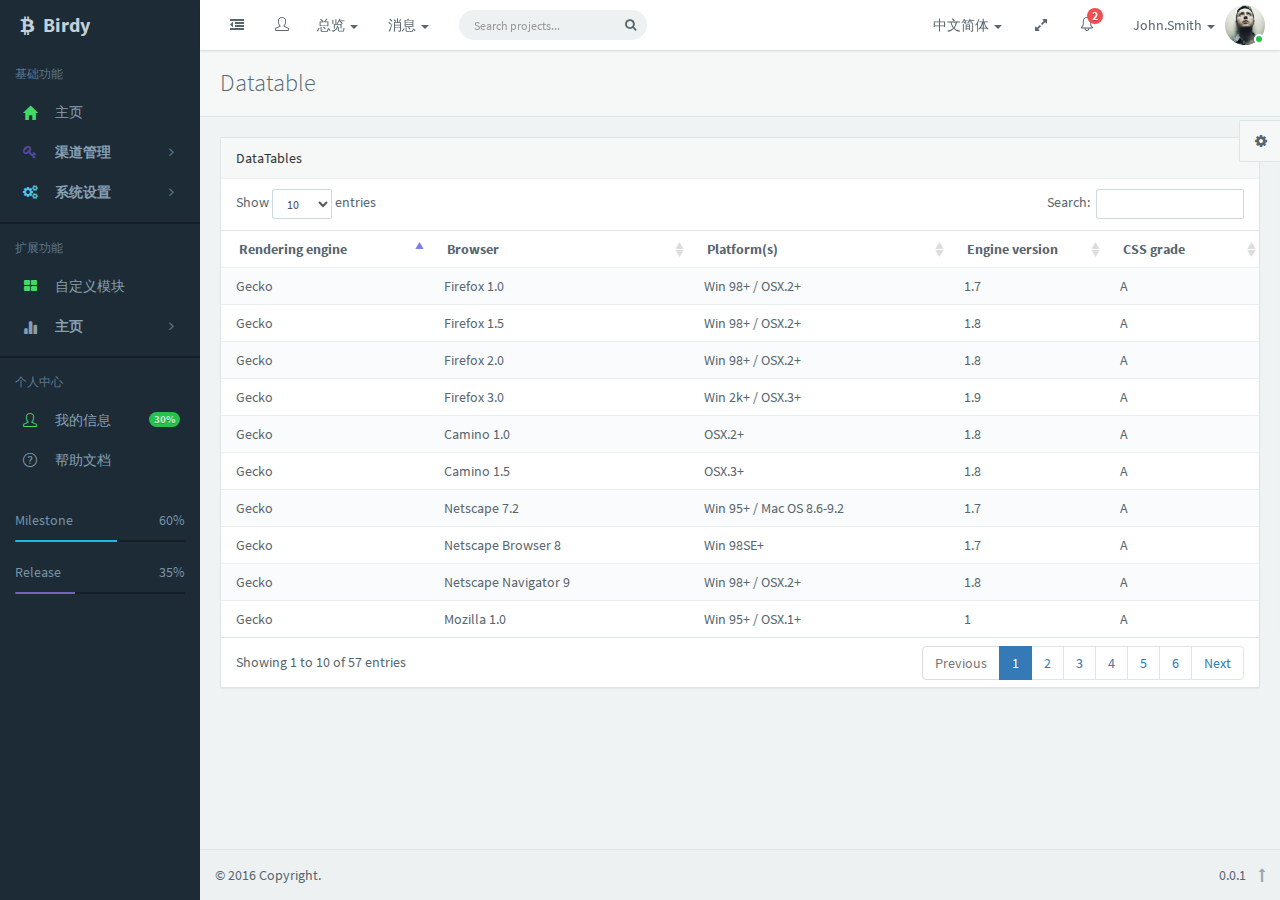
==== commit 282b6785: "remove unuse file" ====
--- a/src/index.html
+++ b/src/index.html
@@ -2,7 +2,7 @@
 <html lang="en" data-ng-app="app">
 <head>
   <meta charset="utf-8" />
-  <title>Angular version | Angulr</title>
+  <title>Birdy | IoT-SCRM</title>
   <meta name="description" content="Angularjs, Html5, Music, Landing, 4 in 1 ui kits package" />
   <meta name="keywords" content="AngularJS, angular, bootstrap, admin, dashboard, panel, app, charts, components,flat, responsive, layout, kit, ui, route, web, app, widgets" />
   <meta name="viewport" content="width=device-width, initial-scale=1, maximum-scale=1" />
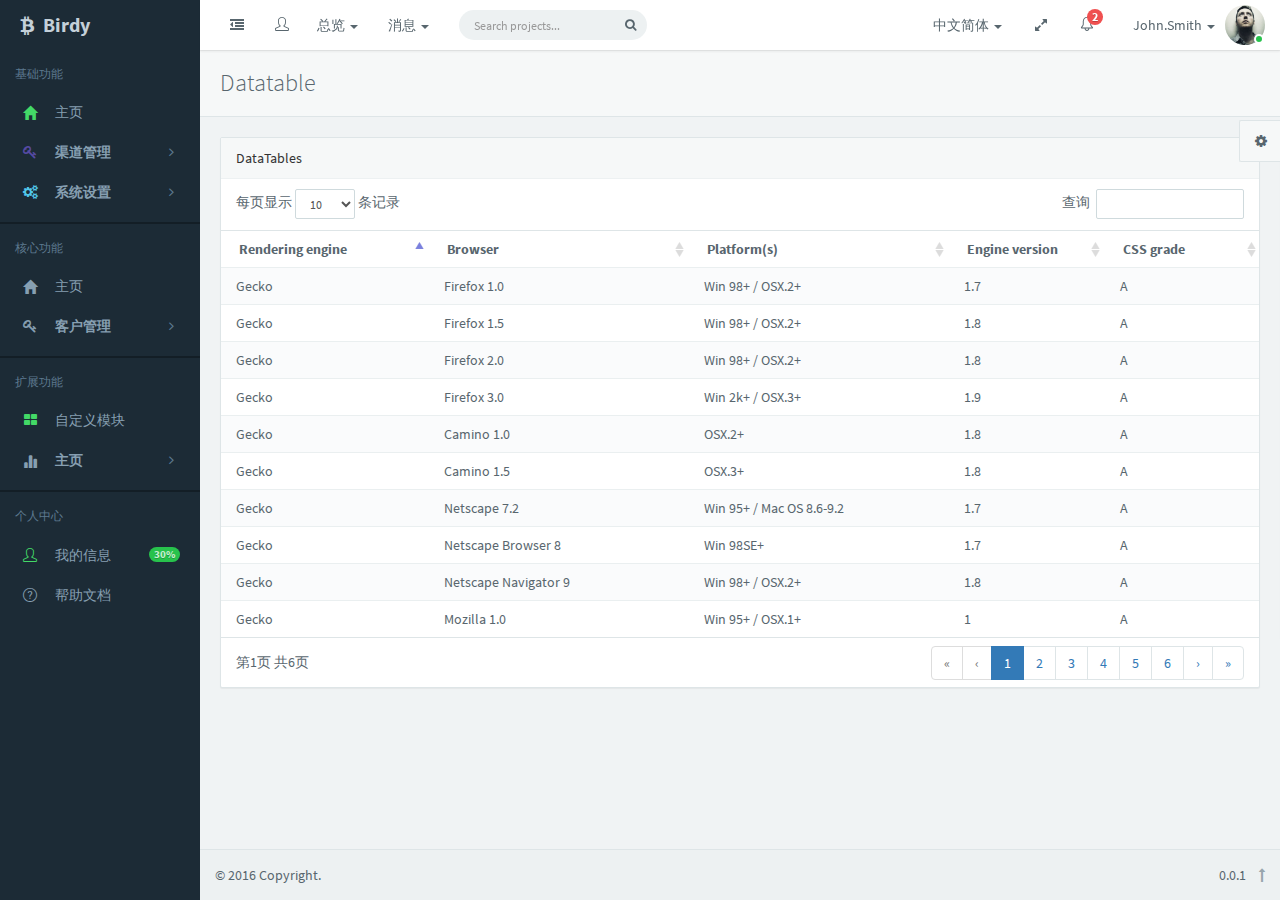
==== commit cb30739d: "datatable" ====
--- a/src/index.html
+++ b/src/index.html
@@ -50,7 +50,7 @@
   <script src="../libs/angular/angular-translate-loader-static-files/angular-translate-loader-static-files.js"></script>
   <script src="../libs/angular/angular-translate-storage-cookie/angular-translate-storage-cookie.js"></script>
   <script src="../libs/angular/angular-translate-storage-local/angular-translate-storage-local.js"></script>
-
+  <script src="../libs/angular/angular-dialog-service/dist/dialogs.min.js"></script>
   <!-- App -->
   <script src="js/app.js"></script>
   <script src="js/config.js"></script>
--- a/src/css/app.css
+++ b/src/css/app.css
@@ -1,4 +1,4 @@
-/* 
+/*
 
 */
 
@@ -5193,4 +5193,19 @@
   99.9% {
     background-color: #7266ba;
   }
-}+}
+
+/* Fix for Bootstrap 3 with Angular UI Bootstrap */
+
+.modal {
+  display: block;
+}
+
+.modal .modal-dialog {
+  display: inline;
+}
+
+.modal .modal-dialog .modal-content {
+  width: 600px;
+  margin: 100px auto;
+}
